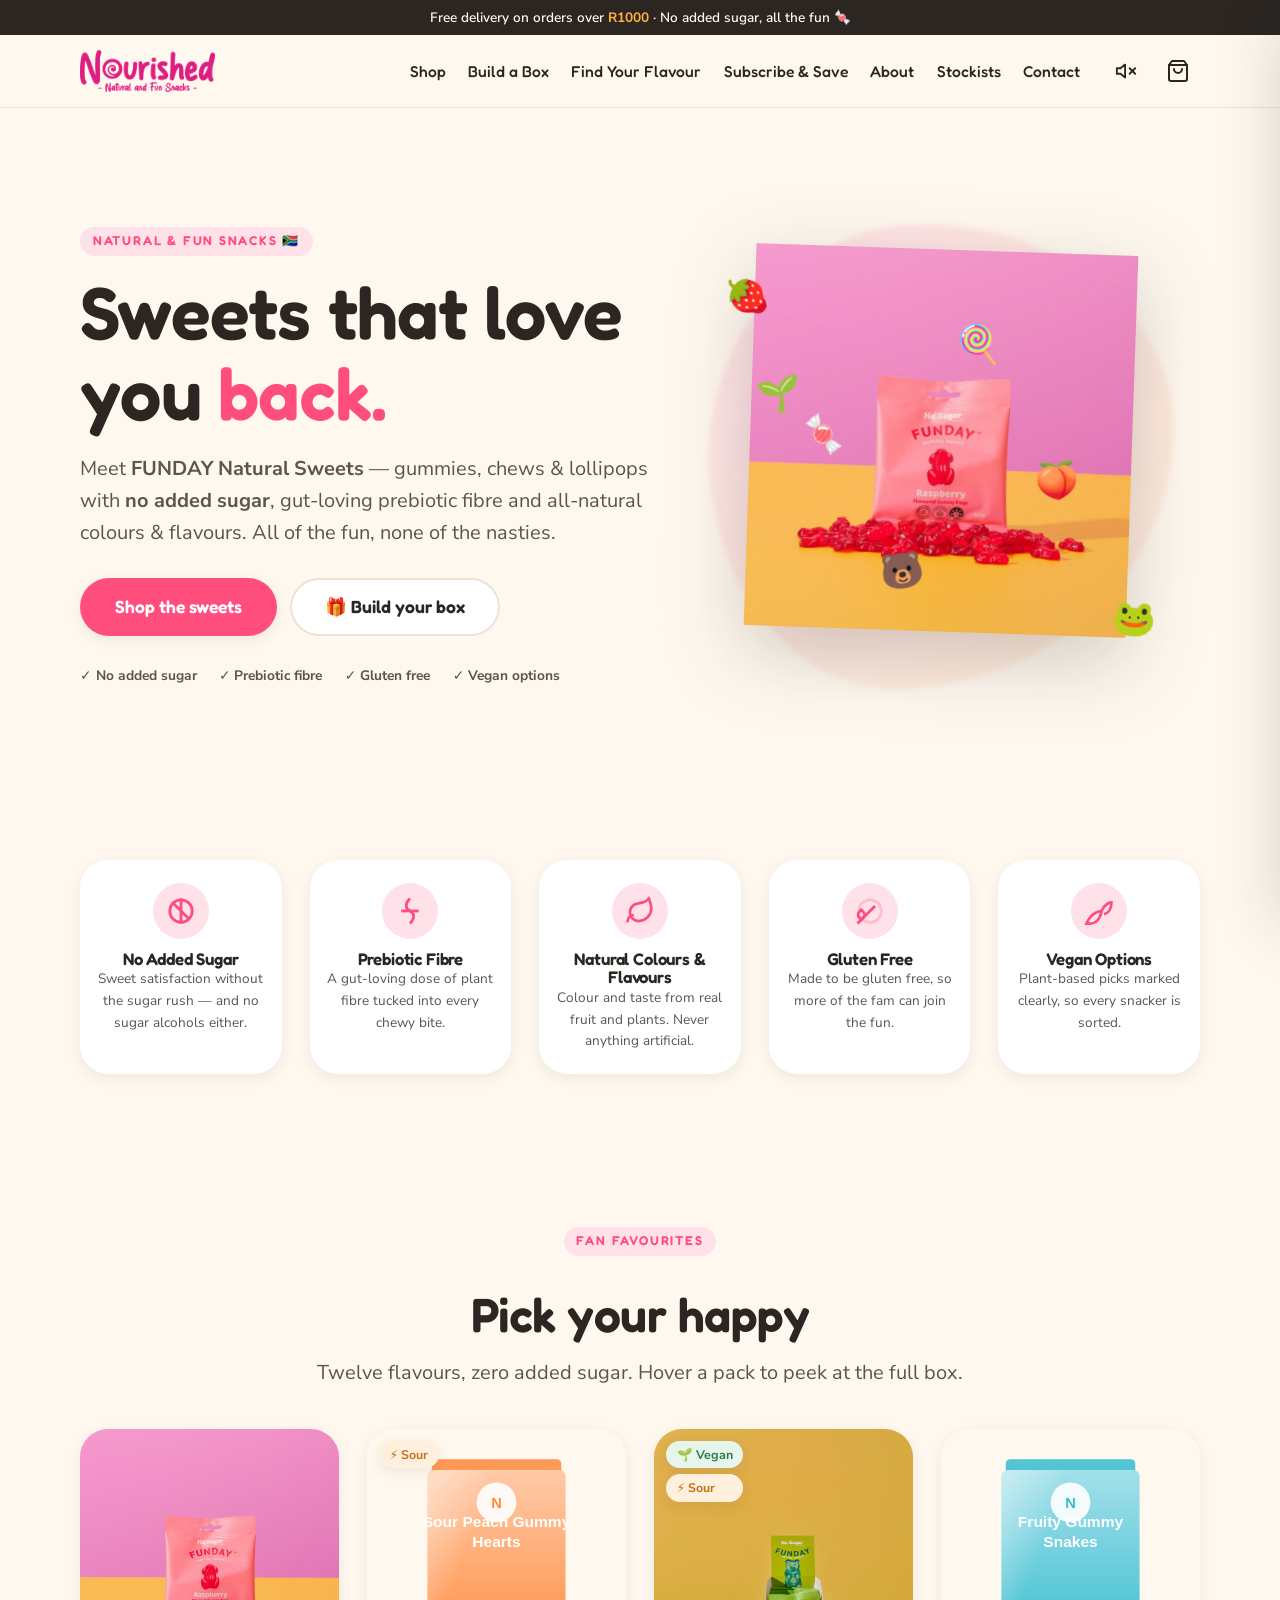
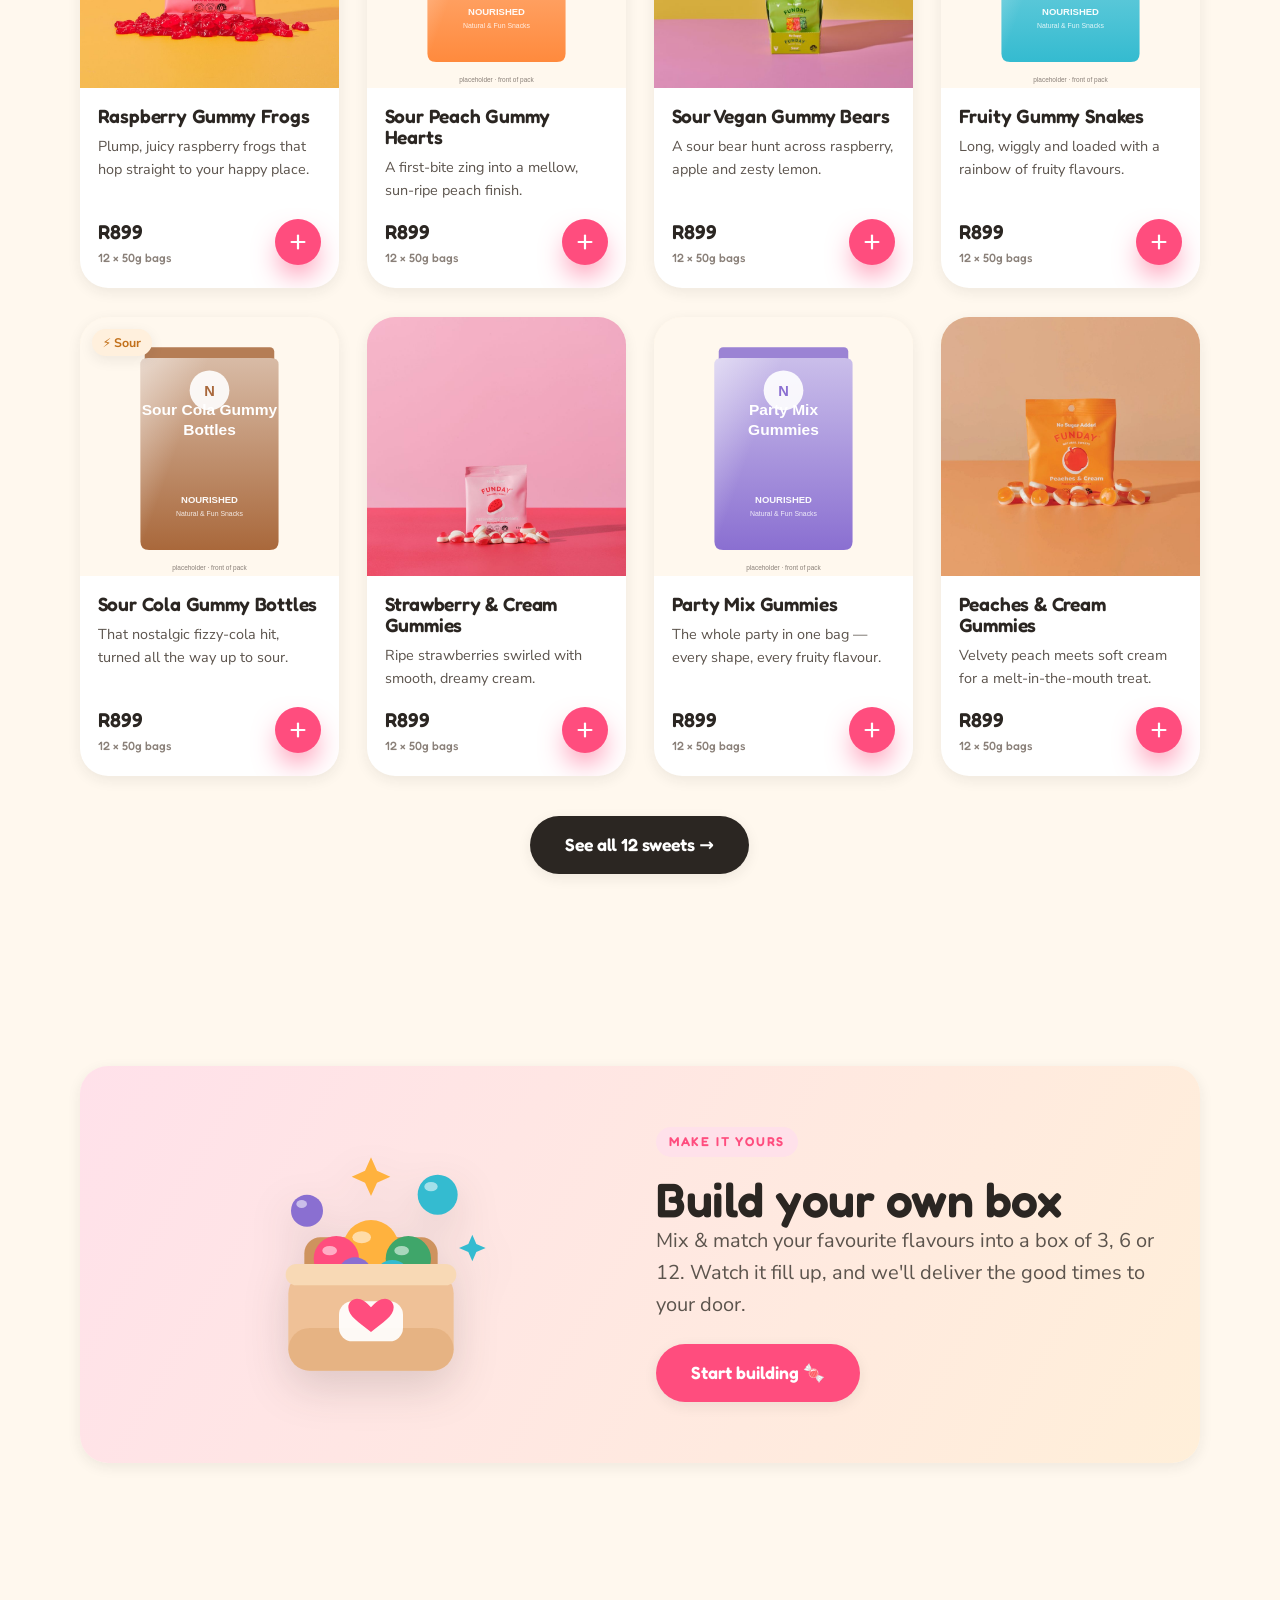
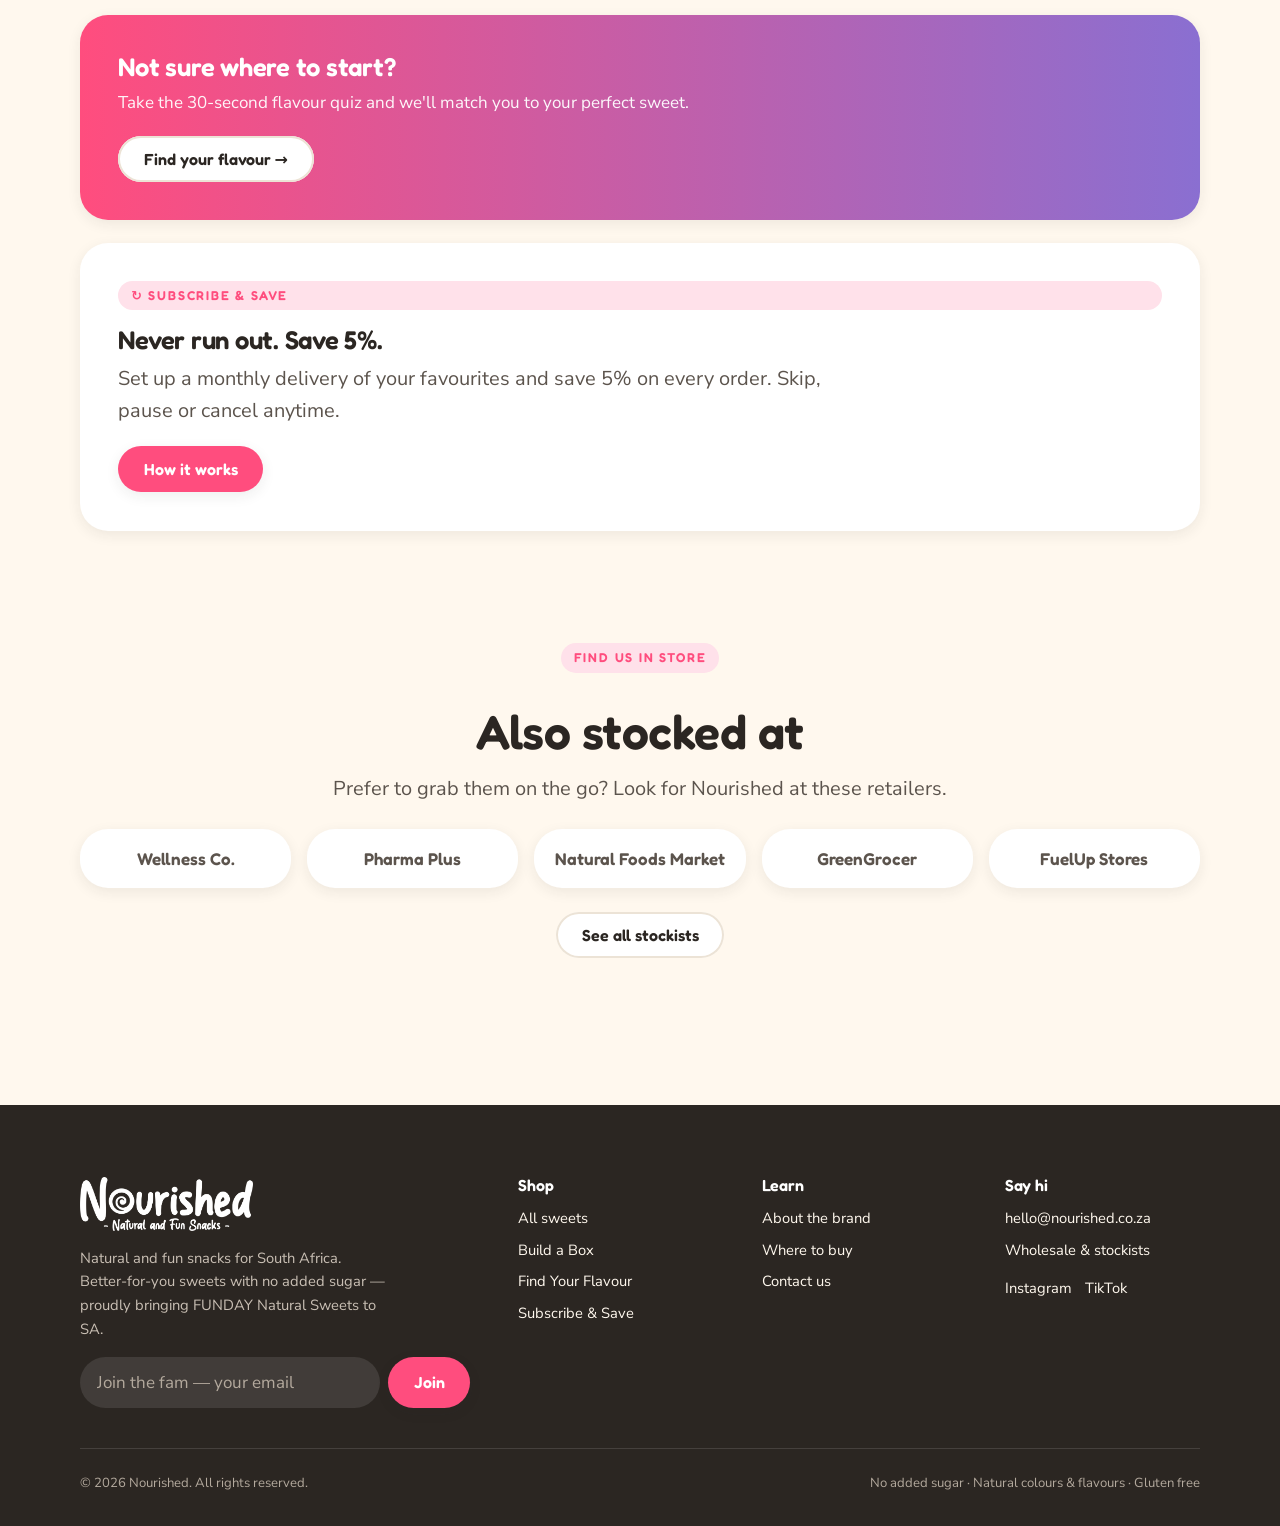
==== index.html @ 54282eac "Initial commit - Nourished store prototype High-fidelity, framework-free prototype for the Nourished" ====
<!DOCTYPE html>
<html lang="en" data-year="2026">
<head>
  <meta charset="UTF-8">
  <meta name="viewport" content="width=device-width, initial-scale=1.0">
  <title>Nourished — Natural & Fun Snacks | No Added Sugar Sweets</title>
  <meta name="description" content="Nourished brings FUNDAY Natural Sweets to South Africa — gummies, chews & lollipops with no added sugar, prebiotic fibre and natural colours & flavours. Fun you can feel good about.">
  <link rel="icon" href="assets/img/favicon.svg" type="image/svg+xml">
  <link rel="preconnect" href="https://fonts.googleapis.com">
  <link rel="preconnect" href="https://fonts.gstatic.com" crossorigin>
  <link href="https://fonts.googleapis.com/css2?family=Fredoka:wght@400;500;600;700&family=Nunito+Sans:wght@400;600;700;800&display=swap" rel="stylesheet">
  <link rel="stylesheet" href="css/styles.css">
</head>
<body>
  <a class="skip-link" href="#main">Skip to content</a>
  <div id="header-slot"></div>

  <main id="main">
    <!-- HERO -->
    <section class="hero">
      <div class="container hero__grid">
        <div class="hero__copy">
          <span class="eyebrow">Natural &amp; Fun Snacks 🇿🇦</span>
          <h1>Sweets that love you <span class="pop">back.</span></h1>
          <p class="lead" style="margin:1.2rem 0 1.8rem">Meet <strong>FUNDAY Natural Sweets</strong> — gummies, chews &amp; lollipops with <strong>no added sugar</strong>, gut-loving prebiotic fibre and all-natural colours &amp; flavours. All of the fun, none of the nasties.</p>
          <div style="display:flex;gap:.8rem;flex-wrap:wrap">
            <a class="btn btn--lg" href="shop.html">Shop the sweets</a>
            <a class="btn btn--lg btn--ghost" href="build-a-box.html">🎁 Build your box</a>
          </div>
          <div style="display:flex;gap:1.4rem;flex-wrap:wrap;margin-top:1.8rem;font-size:.86rem;font-weight:700;color:var(--ink-soft)">
            <span>✓ No added sugar</span><span>✓ Prebiotic fibre</span><span>✓ Gluten free</span><span>✓ Vegan options</span>
          </div>
        </div>
        <div class="hero__art" id="hero-art" aria-hidden="true">
          <div class="hero__blob"></div>
          <img src="assets/products/FUN1001-fop.svg" alt="" id="hero-product" style="position:absolute;inset:0;margin:auto;width:74%;filter:drop-shadow(0 24px 40px rgba(43,38,34,.22))">
        </div>
      </div>
    </section>

    <!-- PILLARS -->
    <section class="section--tight">
      <div class="container">
        <div class="grid pillars" id="pillars"></div>
      </div>
    </section>

    <!-- FEATURED PRODUCTS -->
    <section class="section">
      <div class="container">
        <div class="center stack" style="margin-bottom:2.5rem">
          <span class="eyebrow">Fan favourites</span>
          <h2 class="section-title">Pick your happy</h2>
          <p class="lead" style="margin-inline:auto">Twelve flavours, zero added sugar. Hover a pack to peek at the full box.</p>
        </div>
        <div class="grid product-grid" id="featured-grid"></div>
        <div class="center" style="margin-top:2.5rem"><a class="btn btn--lg btn--ink" href="shop.html">See all 12 sweets →</a></div>
      </div>
    </section>

    <!-- BUILD A BOX CTA -->
    <section class="section">
      <div class="container">
        <div class="panel split cta-build">
          <div class="split__media center" id="box-art" aria-hidden="true">
            <svg class="hero-illo" viewBox="0 0 240 240" role="img" aria-label="An open box filled with colourful sweets">
              <!-- floating sweets + sparkles -->
              <g transform="translate(72 80)"><circle r="12" fill="#8A6FD1"/><ellipse cx="-4" cy="-5" rx="4" ry="3" fill="#fff" opacity=".55"/></g>
              <g transform="translate(170 68)"><circle r="15" fill="#34BBD0"/><ellipse cx="-5" cy="-6" rx="5" ry="3.5" fill="#fff" opacity=".55"/></g>
              <path d="M120 40 l4.5 10 10 4.5 -10 4.5 -4.5 10 -4.5 -10 -10 -4.5 10 -4.5 Z" fill="#FFB23E"/>
              <path d="M196 98 l3 7 7 3 -7 3 -3 7 -3 -7 -7 -3 7 -3 Z" fill="#34BBD0"/>
              <!-- inner box wall -->
              <rect x="70" y="100" width="100" height="52" rx="12" fill="#CE935E"/>
              <!-- sweets in the box -->
              <g transform="translate(120 108)"><circle r="21" fill="#FFB23E"/><ellipse cx="-7" cy="-8" rx="7" ry="4.5" fill="#fff" opacity=".55"/></g>
              <g transform="translate(94 116)"><circle r="17" fill="#FF4D7E"/><ellipse cx="-5" cy="-6" rx="5.5" ry="3.5" fill="#fff" opacity=".55"/></g>
              <g transform="translate(148 116)"><circle r="17" fill="#3FA66A"/><ellipse cx="-5" cy="-6" rx="5.5" ry="3.5" fill="#fff" opacity=".55"/></g>
              <g transform="translate(108 128)"><circle r="13" fill="#8A6FD1"/><ellipse cx="-4" cy="-5" rx="4" ry="3" fill="#fff" opacity=".55"/></g>
              <g transform="translate(136 130)"><circle r="13" fill="#34BBD0"/><ellipse cx="-4" cy="-5" rx="4" ry="3" fill="#fff" opacity=".55"/></g>
              <!-- box front -->
              <rect x="58" y="126" width="124" height="74" rx="16" fill="#EFC197"/>
              <rect x="58" y="168" width="124" height="32" rx="16" fill="#E0A874" opacity=".55"/>
              <rect x="56" y="120" width="128" height="16" rx="8" fill="#F8D9B5"/>
              <!-- label with brand heart -->
              <rect x="96" y="148" width="48" height="30" rx="10" fill="#fff" opacity=".92"/>
              <path d="M120 171 C111 164 103 159 103 152.5 C103 148.7 106 146 109.5 146 C113 146 116.5 148.5 120 152.5 C123.5 148.5 127 146 130.5 146 C134 146 137 148.7 137 152.5 C137 159 129 164 120 171 Z" fill="#FF4D7E"/>
            </svg>
          </div>
          <div>
            <span class="eyebrow">Make it yours</span>
            <h2 class="section-title">Build your own box</h2>
            <p class="lead">Mix &amp; match your favourite flavours into a box of 3, 6 or 12. Watch it fill up, and we'll deliver the good times to your door.</p>
            <a class="btn btn--lg" href="build-a-box.html" style="margin-top:1.4rem">Start building 🍬</a>
          </div>
        </div>
      </div>
    </section>

    <!-- QUIZ + SUBSCRIBE -->
    <section class="section--tight">
      <div class="container grid" style="grid-template-columns:1fr;gap:1.4rem" id="dual-cta">
        <div class="panel ribbon" style="display:flex;flex-direction:column;justify-content:center">
          <h3 style="font-size:1.6rem;color:#fff">Not sure where to start?</h3>
          <p style="margin:.5rem 0 1.2rem;opacity:.95">Take the 30-second flavour quiz and we'll match you to your perfect sweet.</p>
          <a class="btn btn--ghost" href="quiz.html" style="align-self:flex-start">Find your flavour →</a>
        </div>
        <div class="panel" style="display:flex;flex-direction:column;justify-content:center">
          <span class="eyebrow">↻ Subscribe &amp; Save</span>
          <h3 style="font-size:1.6rem">Never run out. Save 5%.</h3>
          <p class="lead" style="margin:.5rem 0 1.2rem">Set up a monthly delivery of your favourites and save 5% on every order. Skip, pause or cancel anytime.</p>
          <a class="btn" href="subscribe.html" style="align-self:flex-start">How it works</a>
        </div>
      </div>
    </section>

    <!-- STOCKISTS STRIP -->
    <section class="section--tight">
      <div class="container center stack">
        <span class="eyebrow">Find us in store</span>
        <h2 class="section-title">Also stocked at</h2>
        <p class="lead" style="margin-inline:auto">Prefer to grab them on the go? Look for Nourished at these retailers.</p>
        <div id="stockist-strip" class="grid" style="grid-template-columns:repeat(auto-fit,minmax(120px,1fr));gap:1rem;margin-top:1.5rem;align-items:center"></div>
        <a class="btn btn--ghost" href="stockists.html" style="margin-top:1.5rem">See all stockists</a>
      </div>
    </section>
  </main>

  <div id="footer-slot"></div>

  <!-- vendored libs -->
  <script src="vendor/gsap.min.js"></script>
  <script src="vendor/ScrollTrigger.min.js"></script>
  <script src="vendor/confetti.min.js"></script>
  <!-- app -->
  <script src="js/products.js"></script>
  <script src="js/fx.js"></script>
  <script src="js/cart.js"></script>
  <script src="js/components.js"></script>
  <script src="js/shop.js"></script>
  <script src="js/home.js"></script>
</body>
</html>
---- css/styles.css ----
/* =============================================================
   NOURISHED — Design system & components
   Tokens · layout · components · motion. Mobile-first.
   ============================================================= */

/* ---------- 1. Tokens ---------- */
:root {
  /* Brand palette (retune to logo when it lands) */
  --cream: #FFF8EE;
  --cream-deep: #FFEFD9;
  --white: #FFFFFF;
  --ink: #2B2622;
  --ink-soft: #5C544D;
  --muted: #8A8079;
  --line: #ECE3D6;

  --berry: #FF4D7E;
  --leaf: #3FA66A;
  --citrus: #FFB23E;
  --grape: #8A6FD1;
  --sky: #34BBD0;

  /* Theming hooks — JS swaps --accent per product/flavour */
  --accent: #FF4D7E;
  --accent-ink: #8a2347;
  --accent-soft: #ffe1ea;

  /* Type */
  --font-display: 'Fredoka', 'Baloo 2', system-ui, sans-serif;
  --font-body: 'Nunito Sans', system-ui, -apple-system, sans-serif;

  /* Radii & shadow */
  --r-sm: 10px;  --r-md: 18px;  --r-lg: 28px;  --r-pill: 999px;
  --shadow-sm: 0 4px 14px rgba(43,38,34,.08);
  --shadow-md: 0 10px 30px rgba(43,38,34,.12);
  --shadow-lg: 0 24px 60px rgba(43,38,34,.18);
  --shadow-candy: 0 14px 30px -8px var(--accent);

  /* Layout */
  --maxw: 1200px;
  --gutter: clamp(16px, 4vw, 40px);
  --header-h: 72px;

  /* Motion */
  --ease-bounce: cubic-bezier(.34, 1.56, .64, 1);
  --ease-smooth: cubic-bezier(.4, 0, .2, 1);
  --t-fast: .18s;  --t-med: .32s;  --t-slow: .6s;
}

/* ---------- 2. Reset & base ---------- */
*, *::before, *::after { box-sizing: border-box; }
* { margin: 0; }
html { scroll-behavior: smooth; -webkit-text-size-adjust: 100%; }
body {
  font-family: var(--font-body);
  color: var(--ink);
  background: var(--cream);
  line-height: 1.6;
  font-size: 17px;
  -webkit-font-smoothing: antialiased;
  overflow-x: hidden;
  min-height: 100vh;
  transition: background var(--t-slow) var(--ease-smooth);
}
img, svg { display: block; max-width: 100%; }
a { color: inherit; text-decoration: none; }
button { font: inherit; cursor: pointer; border: none; background: none; color: inherit; }
input, textarea, select { font: inherit; color: inherit; }
h1, h2, h3, h4 { font-family: var(--font-display); font-weight: 600; line-height: 1.1; letter-spacing: -.01em; }
:focus-visible { outline: 3px solid var(--grape); outline-offset: 3px; border-radius: 4px; }

/* ---------- 3. Layout helpers ---------- */
.container { width: 100%; max-width: var(--maxw); margin-inline: auto; padding-inline: var(--gutter); }
.section { padding-block: clamp(48px, 8vw, 96px); }
.section--tight { padding-block: clamp(32px, 5vw, 56px); }
.center { text-align: center; }
.stack > * + * { margin-top: 1rem; }
.grid { display: grid; gap: clamp(16px, 3vw, 28px); }
.eyebrow {
  display: inline-block; font-family: var(--font-display); font-weight: 600;
  font-size: .8rem; letter-spacing: .14em; text-transform: uppercase;
  color: var(--accent); background: var(--accent-soft);
  padding: .35em 1em; border-radius: var(--r-pill); margin-bottom: 1rem;
}
.section-title { font-size: clamp(1.8rem, 4.5vw, 3rem); }
.lead { font-size: clamp(1.05rem, 2vw, 1.25rem); color: var(--ink-soft); max-width: 60ch; }
.muted { color: var(--muted); }

/* ---------- 4. Buttons ---------- */
.btn {
  --btn-bg: var(--accent);
  display: inline-flex; align-items: center; justify-content: center; gap: .5em;
  padding: .85em 1.6em; border-radius: var(--r-pill); font-family: var(--font-display);
  font-weight: 600; font-size: 1rem; background: var(--btn-bg); color: #fff;
  box-shadow: var(--shadow-sm); transition: transform var(--t-fast) var(--ease-bounce),
    box-shadow var(--t-med) var(--ease-smooth), background var(--t-med);
  will-change: transform; text-align: center; line-height: 1.2;
}
.btn:hover { transform: translateY(-2px) scale(1.03); box-shadow: var(--shadow-md); }
.btn:active { transform: scale(.95); }
.btn--lg { padding: 1.05em 2em; font-size: 1.1rem; }
.btn--block { width: 100%; }
.btn--ghost { --btn-bg: var(--white); color: var(--ink); box-shadow: inset 0 0 0 2px var(--line); }
.btn--ghost:hover { box-shadow: inset 0 0 0 2px var(--accent); color: var(--accent); }
.btn--ink { --btn-bg: var(--ink); }
.btn[disabled] { opacity: .45; pointer-events: none; }

/* pill chips / tags */
.chip {
  display: inline-flex; align-items: center; gap: .4em; padding: .3em .85em;
  border-radius: var(--r-pill); font-size: .78rem; font-weight: 700;
  background: var(--white); box-shadow: var(--shadow-sm); color: var(--ink-soft);
}
.chip--vegan { background: #e7f6ec; color: #2c7a4b; }
.chip--sour  { background: #fff0dd; color: #c2701a; }

/* ---------- 5. Header / nav ---------- */
.site-header {
  position: sticky; top: 0; z-index: 100;
  background: rgba(255,248,238,.82); backdrop-filter: blur(12px);
  border-bottom: 1px solid var(--line);
}
.nav { display: flex; align-items: center; gap: 1.5rem; height: var(--header-h); }
.nav__logo img, .nav__logo svg { height: 42px; width: auto; }
.nav__links { display: none; gap: 1.4rem; margin-left: auto; align-items: center; }
.nav__links a { font-family: var(--font-display); font-weight: 500; font-size: .98rem; position: relative; padding: .2em 0; }
.nav__links a::after {
  content: ''; position: absolute; left: 0; bottom: -2px; height: 3px; width: 0;
  background: var(--accent); border-radius: 3px; transition: width var(--t-med) var(--ease-bounce);
}
.nav__links a:hover::after, .nav__links a[aria-current="page"]::after { width: 100%; }
.nav__actions { display: flex; align-items: center; gap: .5rem; margin-left: auto; }
.nav__links + .nav__actions { margin-left: 0; }
.icon-btn {
  width: 44px; height: 44px; display: grid; place-items: center; border-radius: var(--r-pill);
  transition: background var(--t-fast); position: relative;
}
.icon-btn:hover { background: var(--cream-deep); }
.cart-count {
  position: absolute; top: 4px; right: 2px; min-width: 20px; height: 20px; padding: 0 5px;
  background: var(--berry); color: #fff; font-size: .72rem; font-weight: 800;
  border-radius: var(--r-pill); display: grid; place-items: center; transform: scale(0);
  transition: transform var(--t-med) var(--ease-bounce);
}
.cart-count.is-visible { transform: scale(1); }
.nav__toggle { display: grid; }
@media (min-width: 920px) {
  .nav__links { display: flex; }
  .nav__toggle { display: none; }
}

/* mobile drawer nav */
.mobile-nav {
  position: fixed; inset: 0; z-index: 200; background: var(--cream);
  transform: translateX(100%); transition: transform var(--t-med) var(--ease-smooth);
  display: flex; flex-direction: column; padding: var(--gutter);
}
.mobile-nav.is-open { transform: translateX(0); }
.mobile-nav a { font-family: var(--font-display); font-size: 1.5rem; padding: .6rem 0; border-bottom: 1px solid var(--line); }
.mobile-nav__head { display: flex; justify-content: space-between; align-items: center; margin-bottom: 1.5rem; }

/* announcement bar */
.announce {
  background: var(--ink); color: var(--cream); text-align: center;
  font-size: .85rem; padding: .5em 1em; font-weight: 600;
}
.announce strong { color: var(--citrus); }

/* ---------- 6. Hero ---------- */
.hero { position: relative; overflow: hidden; padding-block: clamp(40px, 7vw, 90px); }
.hero__grid { display: grid; gap: 2rem; align-items: center; }
.hero h1 { font-size: clamp(2.4rem, 7vw, 4.6rem); }
.hero h1 .pop { color: var(--berry); display: inline-block; }
.hero__art { position: relative; aspect-ratio: 1; }
.hero__blob {
  position: absolute; inset: 0; margin: auto; width: 90%; aspect-ratio: 1;
  background: radial-gradient(circle at 30% 30%, var(--accent-soft), var(--cream-deep));
  border-radius: 46% 54% 60% 40% / 50% 44% 56% 50%; filter: blur(2px);
}
@media (min-width: 860px) { .hero__grid { grid-template-columns: 1.05fr .95fr; } }

/* floating candy bits in hero */
.candy-bit { position: absolute; font-size: 2.2rem; will-change: transform; user-select: none; pointer-events: none; }

/* ---------- 7. Product card ---------- */
.product-grid { grid-template-columns: repeat(auto-fill, minmax(240px, 1fr)); }
.card {
  background: var(--white); border-radius: var(--r-lg); overflow: hidden;
  box-shadow: var(--shadow-sm); transition: transform var(--t-med) var(--ease-bounce),
    box-shadow var(--t-med); position: relative; display: flex; flex-direction: column;
  will-change: transform;
}
.card:hover { transform: translateY(-6px); box-shadow: var(--shadow-lg); }
.card__media {
  position: relative; aspect-ratio: 1; background: var(--cream-deep);
  display: grid; place-items: center;
}
.card__media img { position: absolute; inset: 0; width: 100%; height: 100%; object-fit: cover; transition: opacity var(--t-med) var(--ease-smooth), transform var(--t-slow) var(--ease-smooth); }
.card__media .img-pack { opacity: 0; transform: scale(1.06); }
.card:hover .img-front { opacity: 0; }
.card:hover .img-pack { opacity: 1; transform: scale(1); }
.card__badges { position: absolute; top: 12px; left: 12px; display: flex; flex-direction: column; gap: 6px; z-index: 2; }
.card__body { padding: 1.1rem 1.1rem 1.3rem; display: flex; flex-direction: column; gap: .5rem; flex: 1; }
.card__name { font-size: 1.2rem; }
.card__desc { font-size: .9rem; color: var(--ink-soft); flex: 1; }
.card__foot { display: flex; align-items: center; justify-content: space-between; gap: .5rem; margin-top: .4rem; }
.card__price { font-family: var(--font-display); font-weight: 600; font-size: 1.25rem; }
.card__price small { font-weight: 500; font-size: .75rem; color: var(--muted); display: block; }
.card .add-btn { background: var(--accent); color: #fff; width: 46px; height: 46px; border-radius: var(--r-pill); display: grid; place-items: center; box-shadow: var(--shadow-candy); transition: transform var(--t-fast) var(--ease-bounce); }
.card .add-btn:hover { transform: scale(1.12) rotate(8deg); }
.card .add-btn:active { transform: scale(.9); }
.card__link { position: absolute; inset: 0; z-index: 1; }
.card__foot .add-btn { position: relative; z-index: 2; }

/* filter pills */
.filters { display: flex; flex-wrap: wrap; gap: .6rem; justify-content: center; }
.filter-pill {
  padding: .55em 1.2em; border-radius: var(--r-pill); font-family: var(--font-display);
  font-weight: 500; background: var(--white); box-shadow: var(--shadow-sm);
  transition: all var(--t-fast) var(--ease-bounce);
}
.filter-pill[aria-pressed="true"] { background: var(--accent); color: #fff; transform: scale(1.05); }

/* ---------- 8. Pillars ---------- */
.pillars { grid-template-columns: repeat(auto-fit, minmax(160px, 1fr)); text-align: center; }
.pillar { padding: 1.4rem 1rem; background: var(--white); border-radius: var(--r-lg); box-shadow: var(--shadow-sm); transition: transform var(--t-med) var(--ease-bounce); }
.pillar:hover { transform: translateY(-5px); }
.pillar__icon { width: 56px; height: 56px; margin: 0 auto .7rem; display: grid; place-items: center; border-radius: var(--r-pill); background: var(--accent-soft); }
.pillar__icon svg { width: 30px; height: 30px; stroke: var(--accent); fill: none; stroke-width: 2.2; }
.pillar h3 { font-size: 1.05rem; }
.pillar p { font-size: .85rem; color: var(--ink-soft); }

/* ---------- 9. Cart drawer ---------- */
.overlay { position: fixed; inset: 0; background: rgba(43,38,34,.45); opacity: 0; visibility: hidden; transition: opacity var(--t-med); z-index: 290; backdrop-filter: blur(2px); }
.overlay.is-open { opacity: 1; visibility: visible; }
.cart-drawer {
  position: fixed; top: 0; right: 0; height: 100dvh; width: min(420px, 92vw);
  background: var(--cream); z-index: 300; transform: translateX(100%);
  transition: transform var(--t-med) var(--ease-smooth); display: flex; flex-direction: column;
  box-shadow: var(--shadow-lg);
}
.cart-drawer.is-open { transform: translateX(0); }
.cart-drawer__head { display: flex; align-items: center; justify-content: space-between; padding: 1.2rem var(--gutter); border-bottom: 1px solid var(--line); }
.cart-drawer__head h2 { font-size: 1.3rem; }
.ship-bar { padding: 1rem var(--gutter); background: var(--cream-deep); }
.ship-bar__msg { font-size: .85rem; font-weight: 700; margin-bottom: .5rem; display: flex; gap: .4em; align-items: center; }
.ship-bar__track { height: 10px; border-radius: var(--r-pill); background: var(--white); overflow: hidden; box-shadow: inset 0 1px 3px rgba(0,0,0,.12); }
.ship-bar__fill { height: 100%; width: 0; border-radius: var(--r-pill); background: linear-gradient(90deg, var(--leaf), var(--citrus)); transition: width var(--t-slow) var(--ease-smooth); }
.cart-items { flex: 1; overflow-y: auto; padding: 1rem var(--gutter); display: flex; flex-direction: column; gap: 1rem; }
.cart-item { display: grid; grid-template-columns: 64px 1fr auto; gap: .8rem; align-items: center; }
.cart-item__img { width: 64px; height: 64px; border-radius: var(--r-md); object-fit: cover; background: var(--cream-deep); }
.cart-item__name { font-family: var(--font-display); font-weight: 600; font-size: .98rem; line-height: 1.2; }
.cart-item__meta { font-size: .78rem; color: var(--muted); }
.cart-item__sub { font-size: .78rem; color: var(--leaf); font-weight: 700; }
.qty { display: inline-flex; align-items: center; gap: .2rem; background: var(--white); border-radius: var(--r-pill); box-shadow: var(--shadow-sm); padding: .2rem; }
.qty button { width: 28px; height: 28px; border-radius: var(--r-pill); display: grid; place-items: center; font-weight: 800; transition: background var(--t-fast); }
.qty button:hover { background: var(--cream-deep); }
.qty span { min-width: 22px; text-align: center; font-weight: 700; font-size: .9rem; }
.cart-item__remove { font-size: .72rem; color: var(--muted); text-decoration: underline; margin-top: .2rem; }
.cart-empty { text-align: center; padding: 3rem 1rem; color: var(--muted); }
.cart-empty .big { font-size: 3rem; margin-bottom: .5rem; }
.cart-drawer__foot { padding: 1.2rem var(--gutter); border-top: 1px solid var(--line); background: var(--white); }
.cart-row { display: flex; justify-content: space-between; font-size: .92rem; margin-bottom: .4rem; }
.cart-row--total { font-family: var(--font-display); font-weight: 600; font-size: 1.25rem; margin: .6rem 0 1rem; }

/* fly-to-cart token */
.fly-token { position: fixed; z-index: 400; width: 60px; height: 60px; border-radius: var(--r-md); object-fit: cover; pointer-events: none; box-shadow: var(--shadow-md); }

/* ---------- 10. Toggles (subscribe & save) ---------- */
.toggle-card { display: flex; gap: .9rem; align-items: flex-start; padding: 1rem 1.1rem; border-radius: var(--r-md); border: 2px solid var(--line); cursor: pointer; transition: border-color var(--t-fast), background var(--t-fast); }
.toggle-card[data-active="true"] { border-color: var(--accent); background: var(--accent-soft); }
.toggle-card input { margin-top: .25rem; accent-color: var(--accent); width: 18px; height: 18px; }
.toggle-card__title { font-family: var(--font-display); font-weight: 600; }
.toggle-card .save-flag { color: var(--leaf); font-weight: 800; }

/* ---------- 11. Footer ---------- */
.site-footer { background: var(--ink); color: var(--cream); padding-block: clamp(40px, 6vw, 72px) 2rem; margin-top: clamp(40px, 8vw, 90px); }
.site-footer a:hover { color: var(--citrus); }
.footer-grid { display: grid; gap: 2rem; grid-template-columns: 1fr; }
.footer-grid h4 { font-size: 1rem; margin-bottom: .8rem; color: #fff; }
.footer-grid ul { list-style: none; padding: 0; display: flex; flex-direction: column; gap: .5rem; font-size: .92rem; }
.footer-brand p { color: #c9bfb4; font-size: .92rem; max-width: 34ch; }
.footer-bottom { margin-top: 2.5rem; padding-top: 1.5rem; border-top: 1px solid rgba(255,255,255,.12); font-size: .82rem; color: #b3a99d; display: flex; flex-wrap: wrap; gap: .5rem 1.5rem; justify-content: space-between; }
.newsletter { display: flex; gap: .5rem; margin-top: 1rem; }
.newsletter input { flex: 1; padding: .7em 1em; border-radius: var(--r-pill); border: none; background: rgba(255,255,255,.1); color: #fff; }
.newsletter input::placeholder { color: #b3a99d; }
@media (min-width: 720px) { .footer-grid { grid-template-columns: 2fr 1fr 1fr 1fr; gap: 3rem; } }

/* ---------- 12. Forms ---------- */
.field { display: flex; flex-direction: column; gap: .4rem; margin-bottom: 1.1rem; }
.field label { font-family: var(--font-display); font-weight: 500; font-size: .92rem; }
.field input, .field textarea, .field select {
  padding: .85em 1em; border-radius: var(--r-md); border: 2px solid var(--line);
  background: var(--white); transition: border-color var(--t-fast);
}
.field input:focus, .field textarea:focus, .field select:focus { outline: none; border-color: var(--accent); }
.field textarea { min-height: 140px; resize: vertical; }
.field .err { color: #d1435b; font-size: .8rem; display: none; }
.field.is-invalid .err { display: block; }
.field.is-invalid input, .field.is-invalid textarea { border-color: #d1435b; }
.form-success { background: #e7f6ec; color: #226b41; padding: 1.2rem 1.4rem; border-radius: var(--r-md); font-weight: 600; display: none; }
.form-success.is-visible { display: block; }

/* ---------- 13. Misc components ---------- */
.panel { background: var(--white); border-radius: var(--r-lg); box-shadow: var(--shadow-sm); padding: clamp(1.4rem, 3vw, 2.4rem); }
.split { display: grid; gap: 2rem; align-items: center; }
@media (min-width: 820px) { .split { grid-template-columns: 1fr 1fr; } .split--media-right .split__media { order: 2; } }
.ribbon { background: linear-gradient(90deg, var(--berry), var(--grape)); color: #fff; }
/* Build-a-Box CTA — fixed soft pink/peach, NOT affected by flavour theming */
.cta-build { background: linear-gradient(120deg, #ffe1ea, #FFEFD9); }
.tilt { transition: transform var(--t-med) var(--ease-smooth); transform-style: preserve-3d; will-change: transform; }
.skip-link { position: absolute; left: -999px; top: 0; background: var(--ink); color: #fff; padding: .6em 1em; z-index: 999; border-radius: 0 0 var(--r-sm) 0; }
.skip-link:focus { left: 0; }

/* ---------- Build-a-Box ---------- */
.bab-grid { display: grid; gap: 2rem; align-items: start; }
@media (min-width: 900px) { .bab-grid { grid-template-columns: 1fr 1.1fr; } .bab-stage { position: sticky; top: calc(var(--header-h) + 16px); } }
.bab-box { background: linear-gradient(160deg, var(--cream-deep), #fff); border-radius: var(--r-lg); box-shadow: var(--shadow-md); padding: 1.4rem; transition: transform var(--t-fast); }
.bab-box.shake { animation: shake .4s; }
@keyframes shake { 0%,100%{transform:translateX(0)} 20%{transform:translateX(-7px)} 40%{transform:translateX(7px)} 60%{transform:translateX(-5px)} 80%{transform:translateX(5px)} }
.bab-slots { display: grid; gap: .6rem; margin-top: 1rem; }
.bab-slot { aspect-ratio: 1; border-radius: var(--r-md); background: #fff; border: 2px dashed var(--line); display: grid; place-items: center; overflow: hidden; transition: transform var(--t-med) var(--ease-bounce), border-color var(--t-fast); }
.bab-slot span { font-size: 1.6rem; color: var(--muted); font-weight: 300; }
.bab-slot.is-filled { border: 2px solid var(--c, var(--accent)); box-shadow: 0 6px 16px -6px var(--c, var(--accent)); animation: pop-in .35s var(--ease-bounce); }
.bab-slot img { width: 100%; height: 100%; object-fit: cover; }
@keyframes pop-in { from { transform: scale(.2); opacity: 0; } to { transform: scale(1); opacity: 1; } }
.bab-meter { display: flex; align-items: center; gap: 1rem; }
.bab-ring { width: 76px; height: 76px; flex: none; transform: rotate(-90deg); }
.bab-ring circle { fill: none; stroke-width: 9; }
.bab-ring .track { stroke: var(--line); }
.bab-ring .fill { stroke: var(--accent); stroke-linecap: round; stroke-dasharray: 283; stroke-dashoffset: 283; transition: stroke-dashoffset var(--t-slow) var(--ease-smooth); }
.bab-counter { font-family: var(--font-display); font-weight: 600; font-size: 1.6rem; }
.bab-flavours { display: grid; grid-template-columns: repeat(auto-fill, minmax(120px, 1fr)); gap: .8rem; }
.bab-flavour { transition: transform var(--t-fast) var(--ease-bounce); }
.bab-flavour:hover { transform: translateY(-3px); }
.size-pills { display: flex; gap: .6rem; flex-wrap: wrap; }
.size-pill { flex: 1; min-width: 90px; padding: 1rem; border-radius: var(--r-md); background: #fff; box-shadow: var(--shadow-sm); font-family: var(--font-display); font-weight: 600; transition: all var(--t-fast) var(--ease-bounce); text-align: center; }
.size-pill[aria-pressed="true"] { background: var(--accent); color: #fff; transform: scale(1.04); }
.size-pill small { display: block; font-weight: 500; font-size: .78rem; opacity: .85; }

/* "no nasties" crossed-out list */
.nasty-list { list-style: none; padding: 0; display: flex; flex-wrap: wrap; gap: .8rem 1.4rem; }
.nasty-list li { position: relative; font-family: var(--font-display); font-weight: 600; font-size: clamp(1.1rem, 3vw, 1.6rem); color: var(--ink-soft); }
.nasty-list li::after { content: ''; position: absolute; left: -4px; right: -4px; top: 52%; height: 4px; width: 0; background: var(--berry); border-radius: 4px; transition: width .55s var(--ease-smooth); }
.nasty-list li.is-in::after { width: calc(100% + 8px); }

/* big stat */
.stat { font-family: var(--font-display); font-weight: 700; font-size: clamp(2.4rem, 7vw, 4rem); color: var(--accent); line-height: 1; }

/* reveal-on-scroll */
.reveal { opacity: 0; transform: translateY(24px); }
.reveal.is-in { opacity: 1; transform: none; transition: opacity var(--t-slow) var(--ease-smooth), transform var(--t-slow) var(--ease-bounce); }

/* ---------- 13b. Hero illustrations (custom SVG, replace emoji) ---------- */
.hero-illo {
  width: min(78%, 320px);
  height: auto;
  margin-inline: auto;
  overflow: visible;
  filter: drop-shadow(0 16px 22px rgba(43, 38, 34, .16));
  animation: illo-float 6s var(--ease-smooth) infinite;
}
.hero-illo--slow { animation-duration: 7.5s; }
@keyframes illo-float {
  0%, 100% { transform: translateY(0) rotate(0deg); }
  50% { transform: translateY(-10px) rotate(-1.4deg); }
}

/* ---------- 14. Reduced motion: calm everything ---------- */
@media (prefers-reduced-motion: reduce) {
  html { scroll-behavior: auto; }
  *, *::before, *::after { animation-duration: .001ms !important; animation-iteration-count: 1 !important; transition-duration: .001ms !important; }
  .reveal { opacity: 1; transform: none; }
  .candy-bit { display: none; }
}
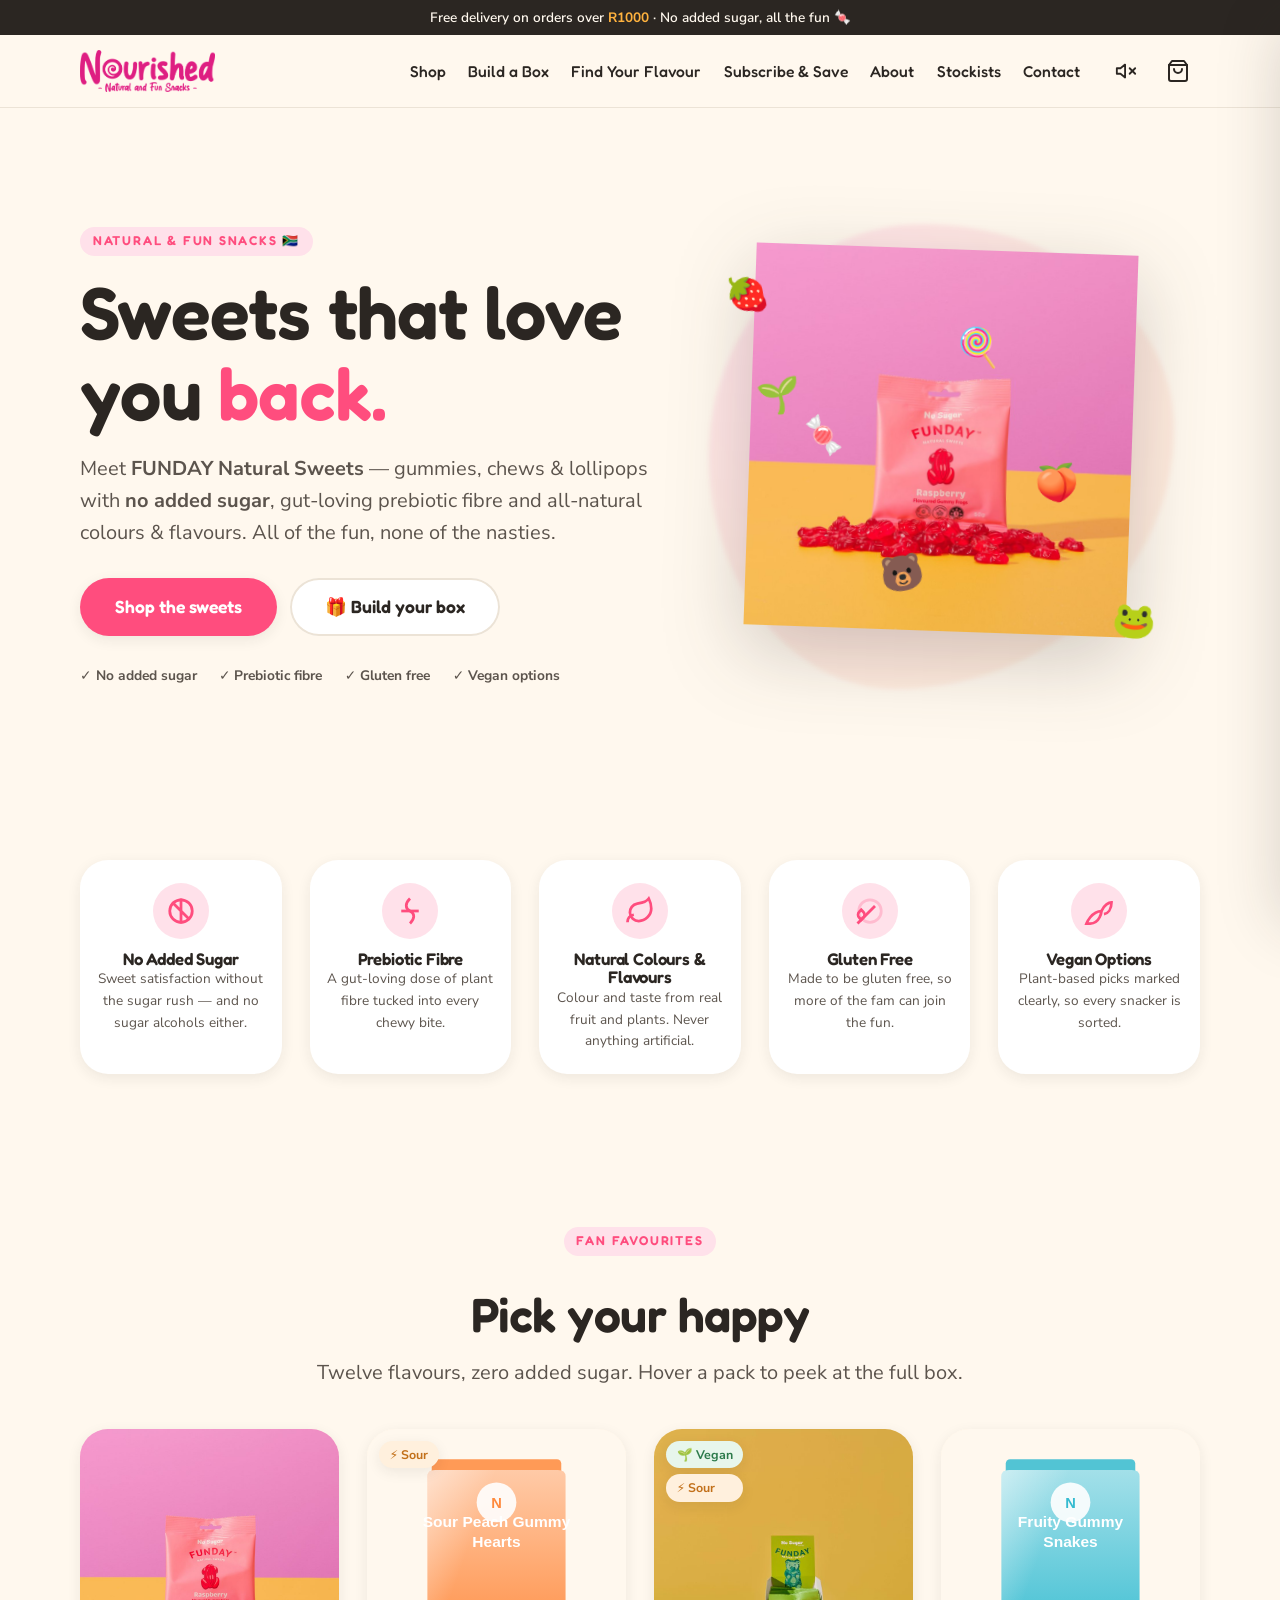
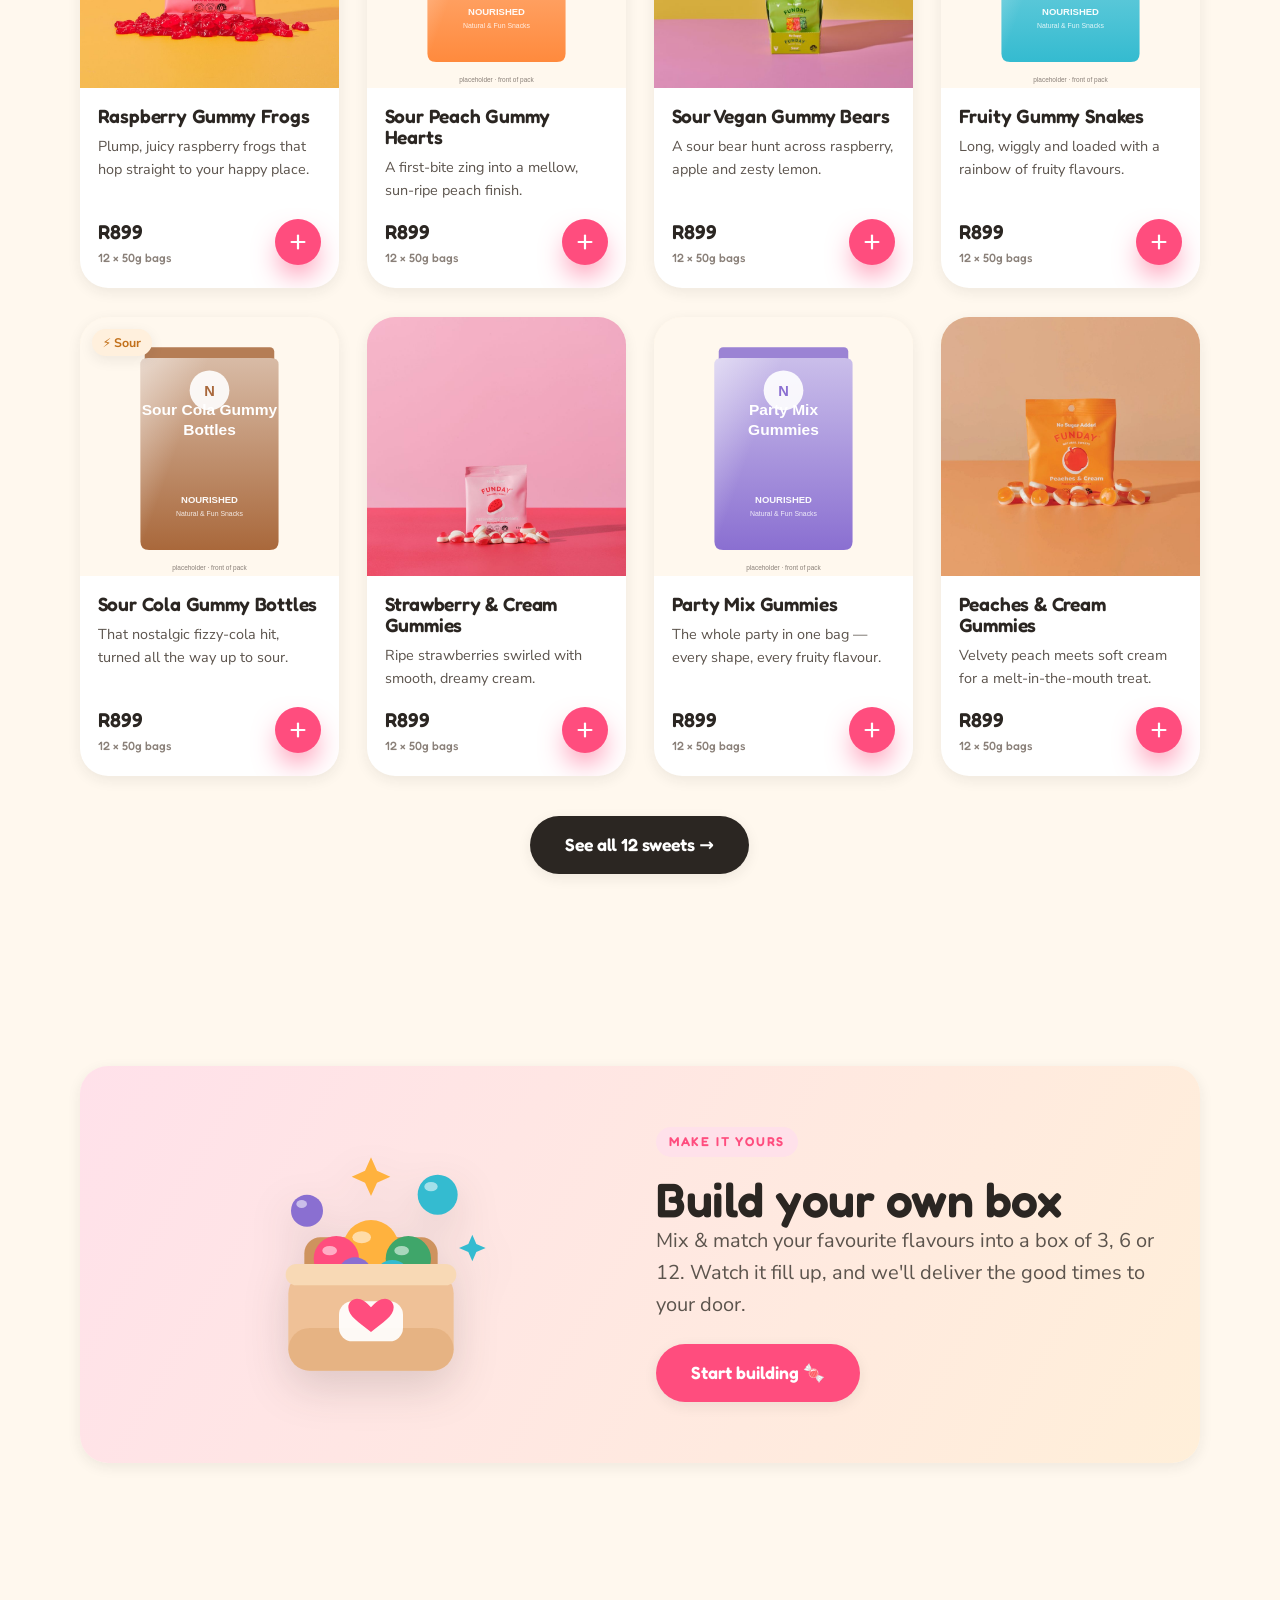
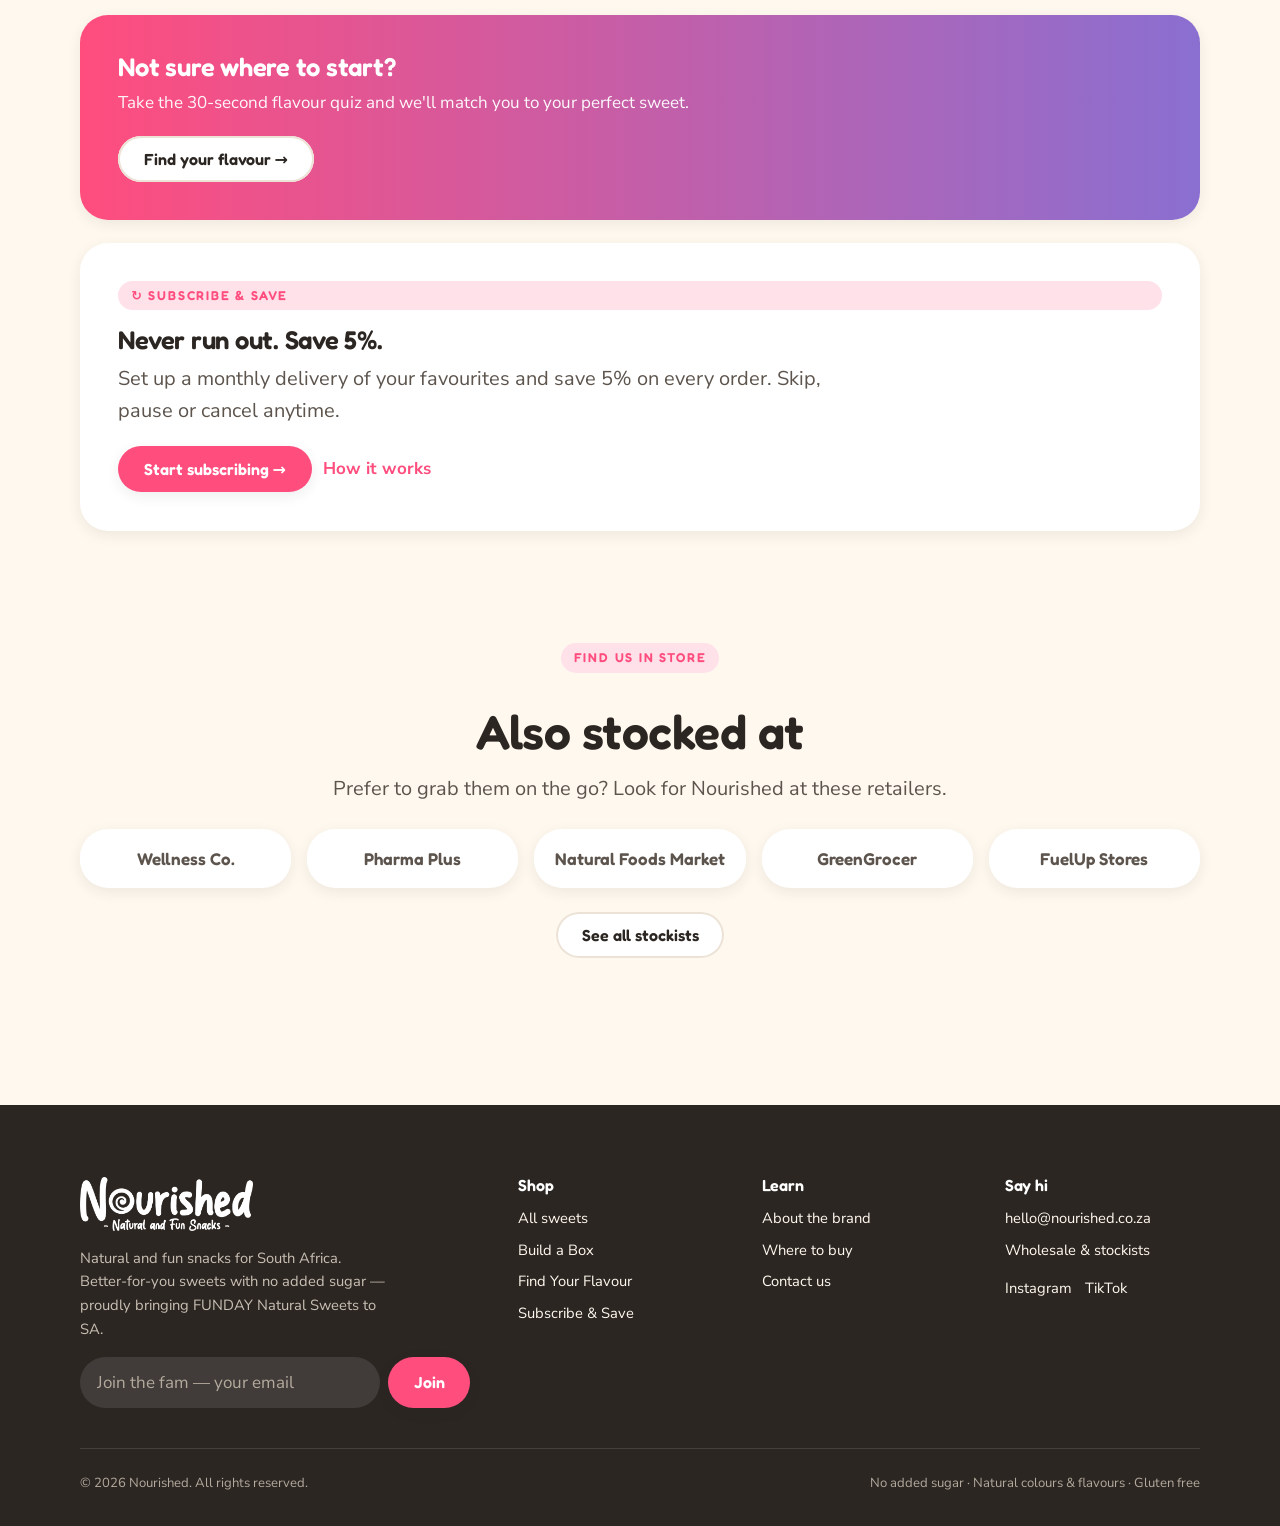
==== commit 437934e1: "Add subscription sign-up page with plan picker + live pricing New subscribe-signup.html lets visitor" ====
--- a/index.html
+++ b/index.html
@@ -108,7 +108,10 @@
           <span class="eyebrow">↻ Subscribe &amp; Save</span>
           <h3 style="font-size:1.6rem">Never run out. Save 5%.</h3>
           <p class="lead" style="margin:.5rem 0 1.2rem">Set up a monthly delivery of your favourites and save 5% on every order. Skip, pause or cancel anytime.</p>
-          <a class="btn" href="subscribe.html" style="align-self:flex-start">How it works</a>
+          <div style="display:flex;gap:.7rem;flex-wrap:wrap;align-items:center">
+            <a class="btn" href="subscribe-signup.html">Start subscribing →</a>
+            <a href="subscribe.html" style="font-weight:700;color:var(--accent)">How it works</a>
+          </div>
         </div>
       </div>
     </section>
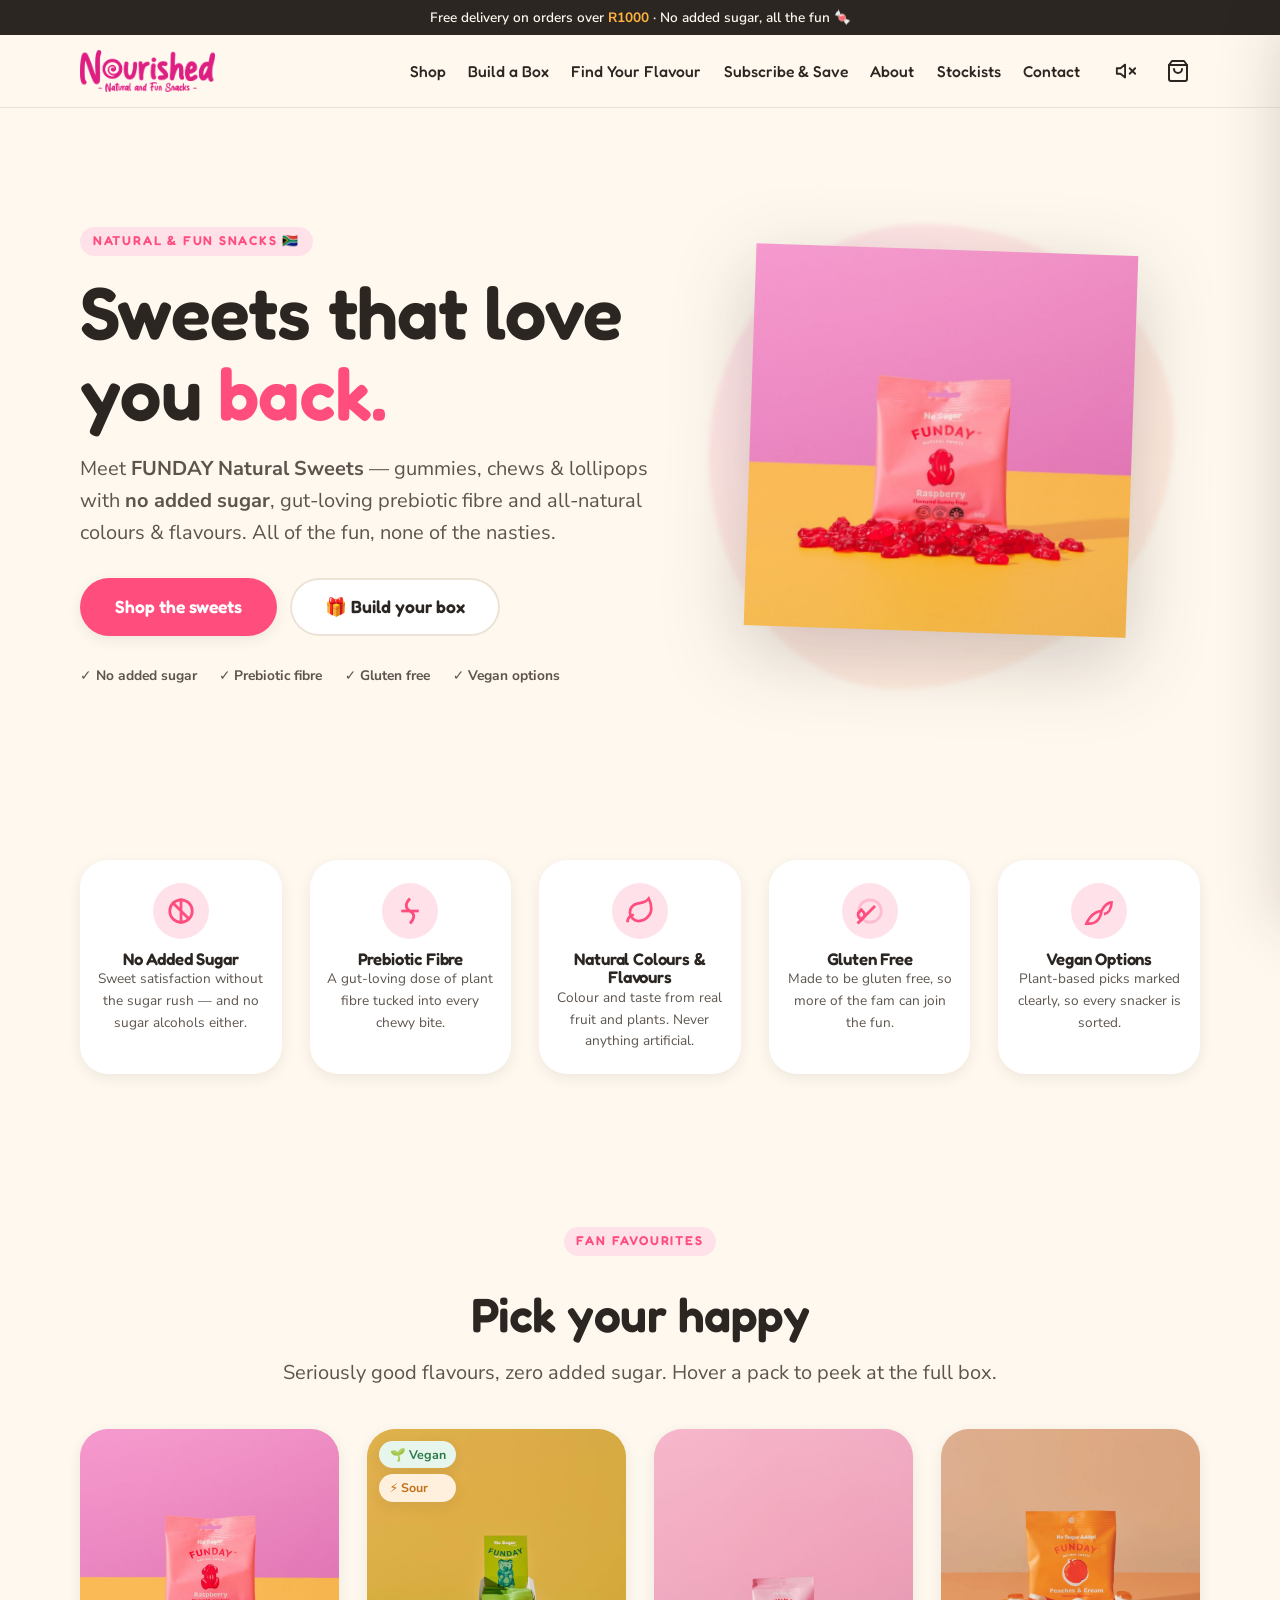
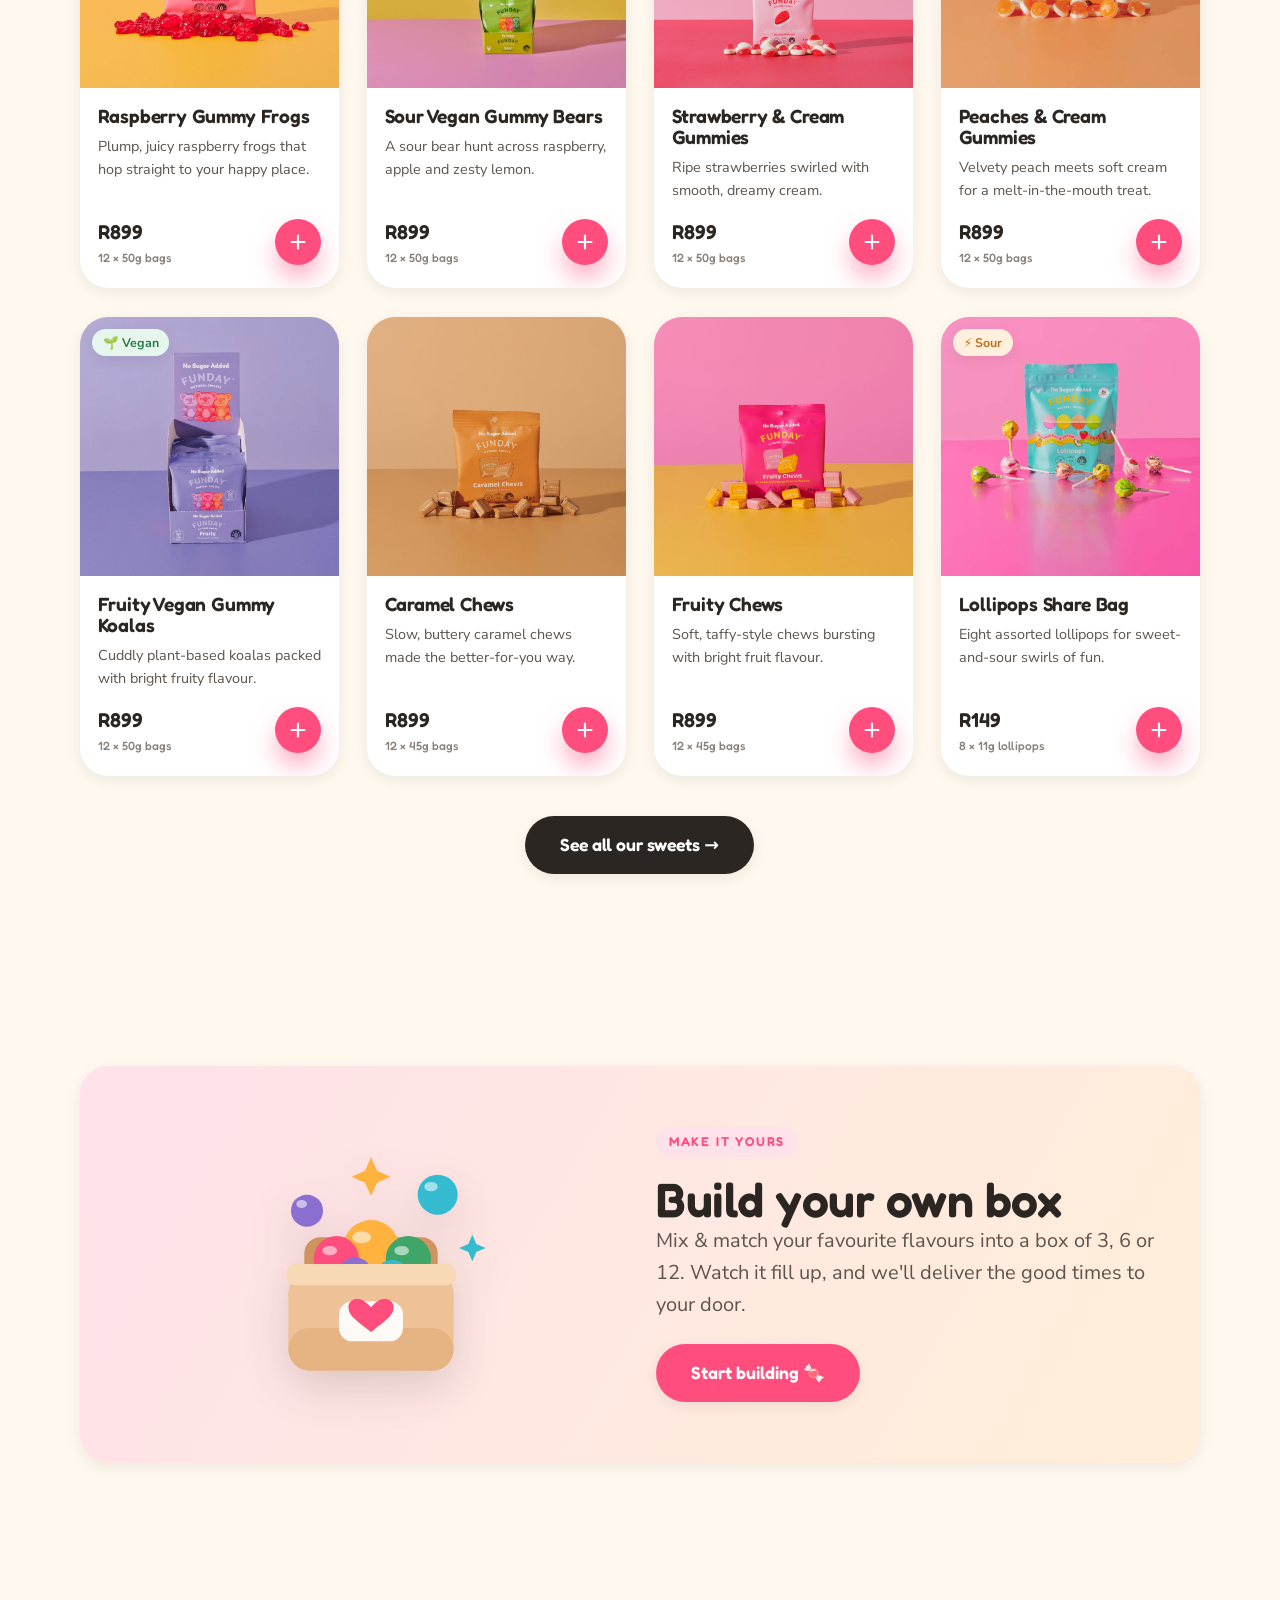
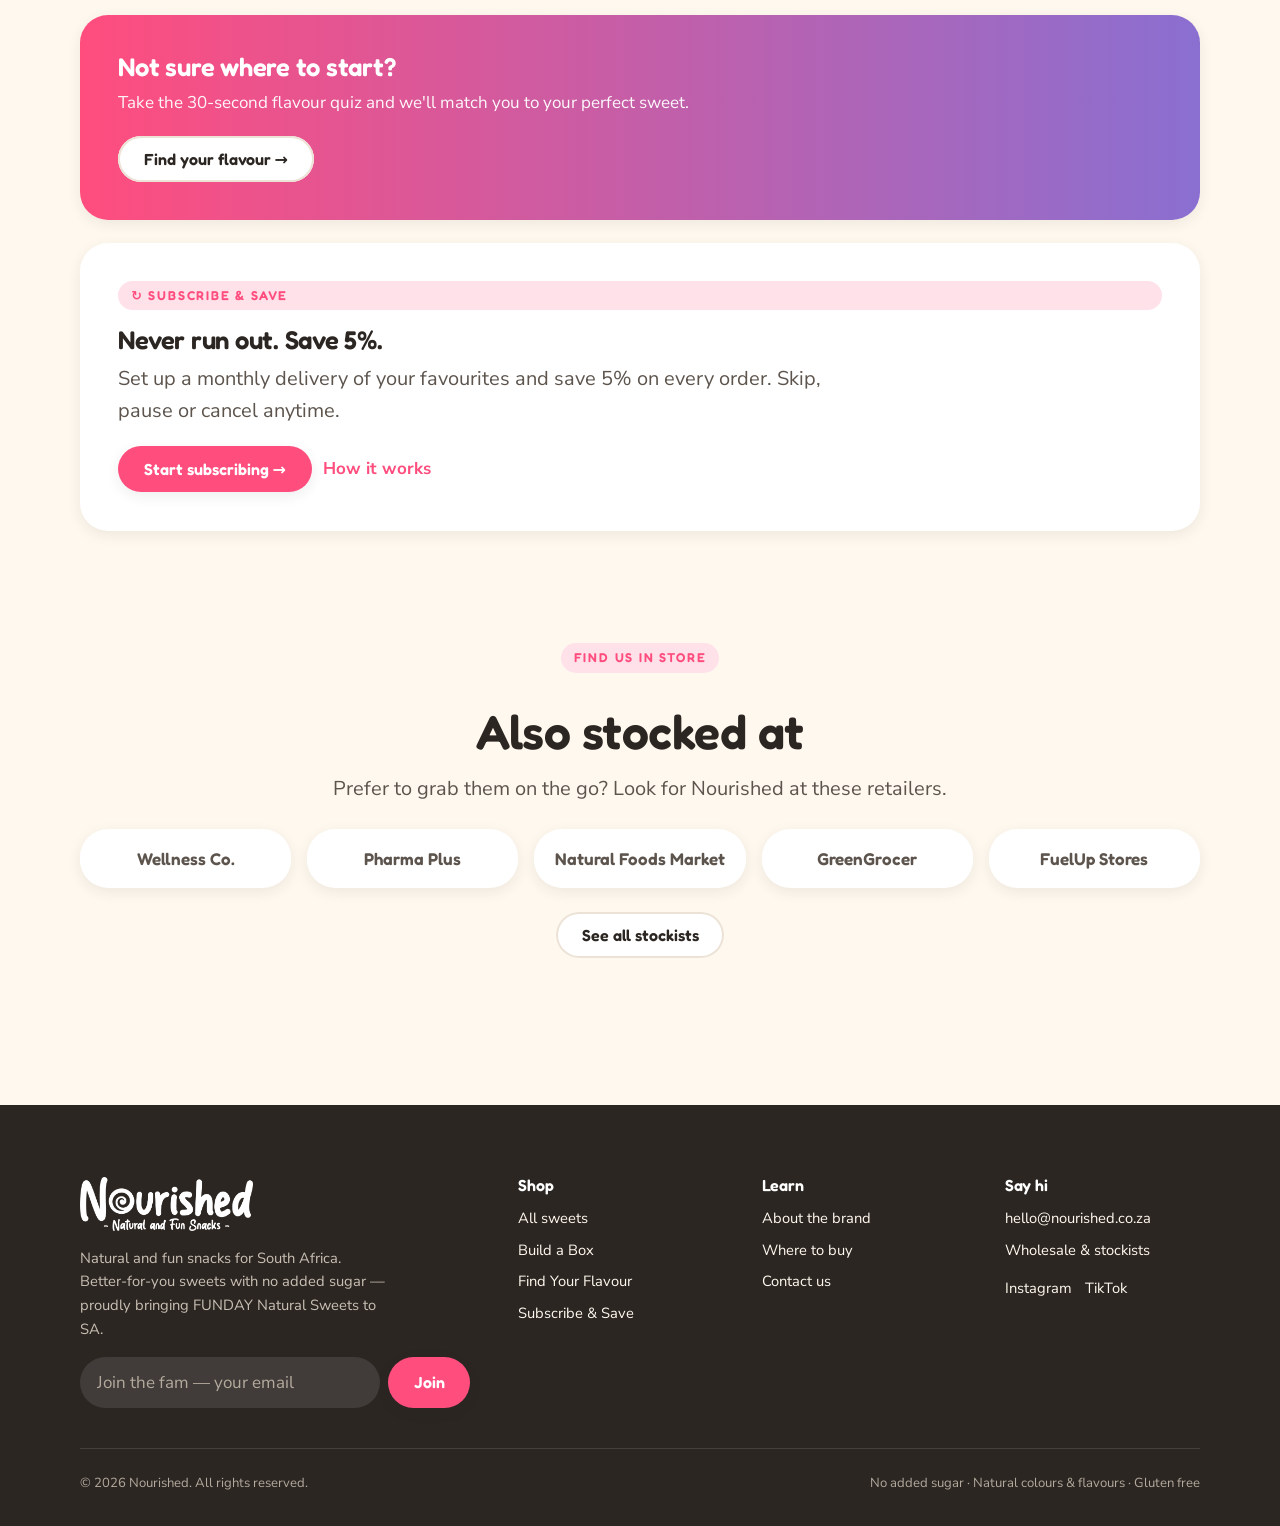
==== commit 0367f974: "Hide unphotographed products, fix mobile menu + image distortion - Hide the 4 products that only hav" ====
--- a/index.html
+++ b/index.html
@@ -51,10 +51,10 @@
         <div class="center stack" style="margin-bottom:2.5rem">
           <span class="eyebrow">Fan favourites</span>
           <h2 class="section-title">Pick your happy</h2>
-          <p class="lead" style="margin-inline:auto">Twelve flavours, zero added sugar. Hover a pack to peek at the full box.</p>
+          <p class="lead" style="margin-inline:auto">Seriously good flavours, zero added sugar. Hover a pack to peek at the full box.</p>
         </div>
         <div class="grid product-grid" id="featured-grid"></div>
-        <div class="center" style="margin-top:2.5rem"><a class="btn btn--lg btn--ink" href="shop.html">See all 12 sweets →</a></div>
+        <div class="center" style="margin-top:2.5rem"><a class="btn btn--lg btn--ink" href="shop.html">See all our sweets →</a></div>
       </div>
     </section>
 
--- a/css/styles.css
+++ b/css/styles.css
@@ -156,7 +156,9 @@
   display: flex; flex-direction: column; padding: var(--gutter);
 }
 .mobile-nav.is-open { transform: translateX(0); }
-.mobile-nav a { font-family: var(--font-display); font-size: 1.5rem; padding: .6rem 0; border-bottom: 1px solid var(--line); }
+.mobile-nav nav { display: flex; flex-direction: column; }
+.mobile-nav a { display: block; font-family: var(--font-display); font-size: 1.5rem; padding: .75rem 0; border-bottom: 1px solid var(--line); transition: color var(--t-fast); }
+.mobile-nav a:hover, .mobile-nav a[aria-current="page"] { color: var(--accent); }
 .mobile-nav__head { display: flex; justify-content: space-between; align-items: center; margin-bottom: 1.5rem; }
 
 /* announcement bar */
@@ -290,6 +292,7 @@
 .field { display: flex; flex-direction: column; gap: .4rem; margin-bottom: 1.1rem; }
 .field label { font-family: var(--font-display); font-weight: 500; font-size: .92rem; }
 .field input, .field textarea, .field select {
+  width: 100%; min-width: 0; max-width: 100%;
   padding: .85em 1em; border-radius: var(--r-md); border: 2px solid var(--line);
   background: var(--white); transition: border-color var(--t-fast);
 }
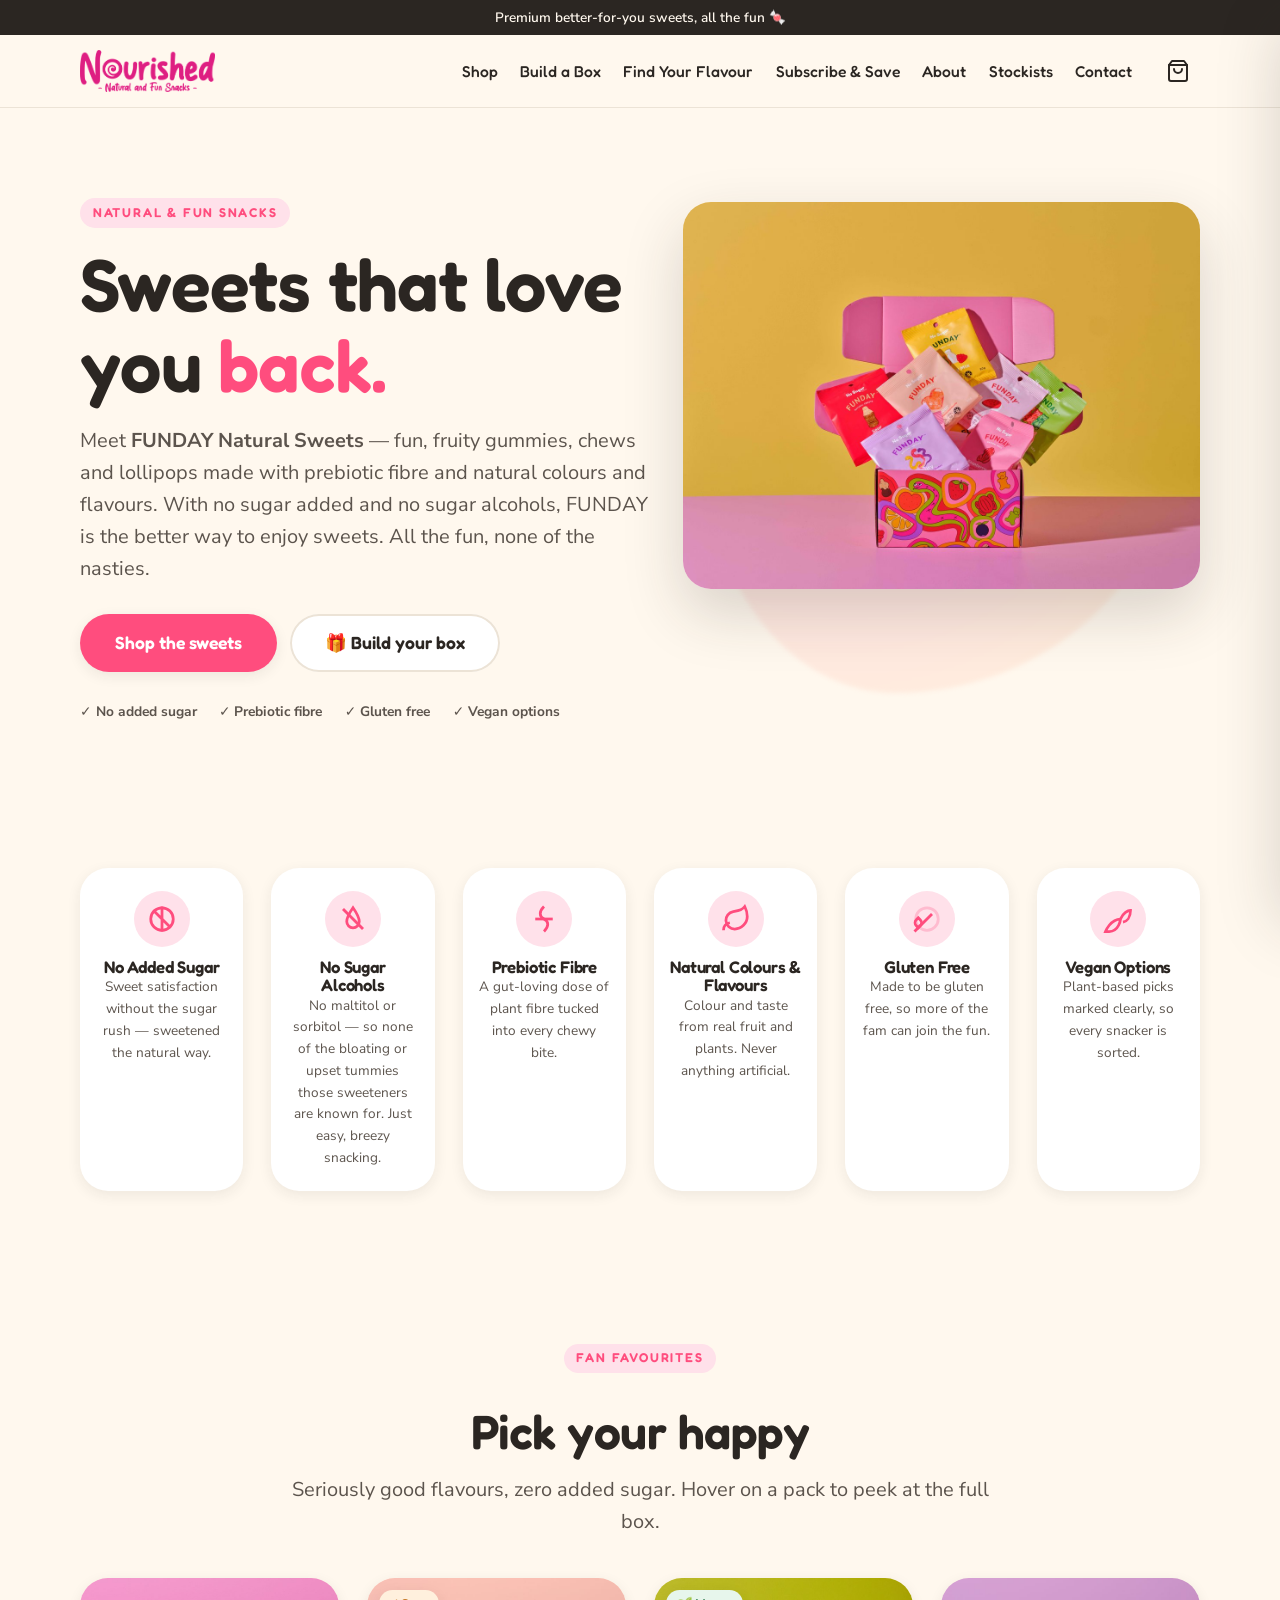
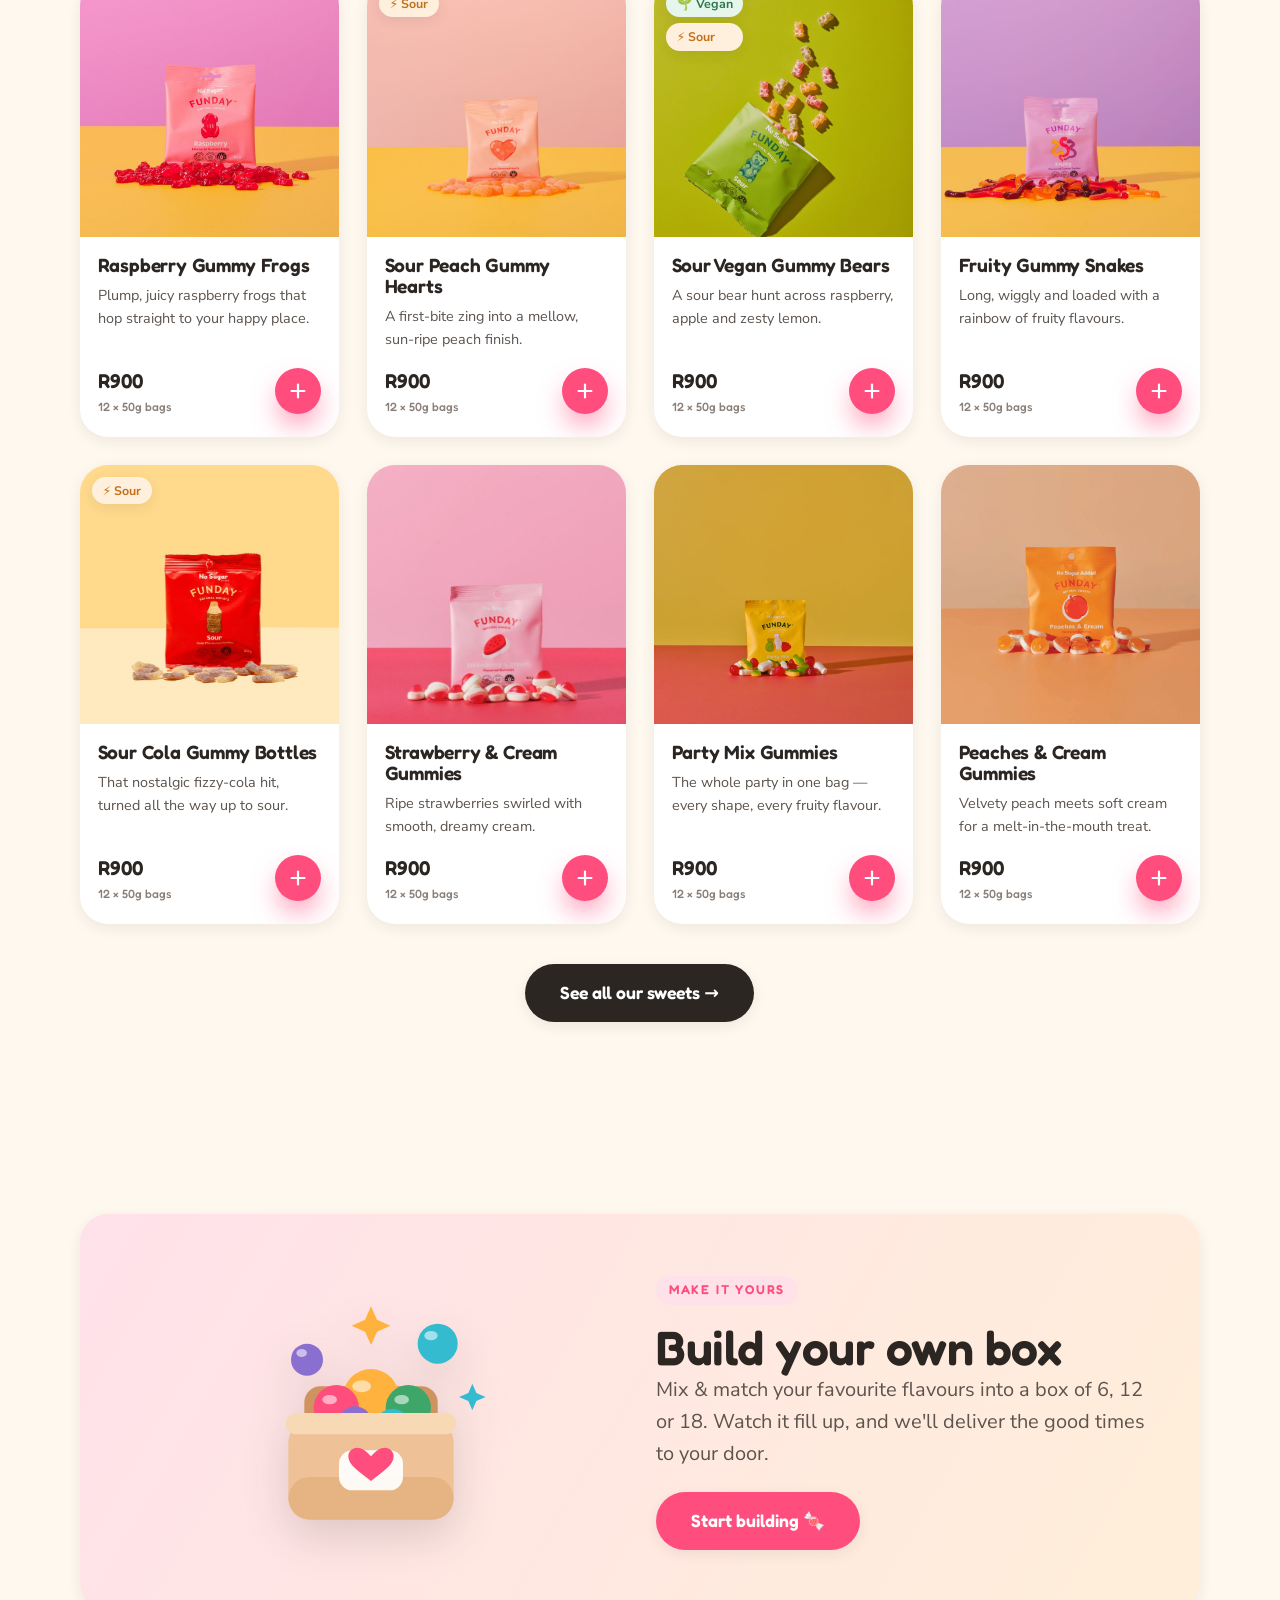
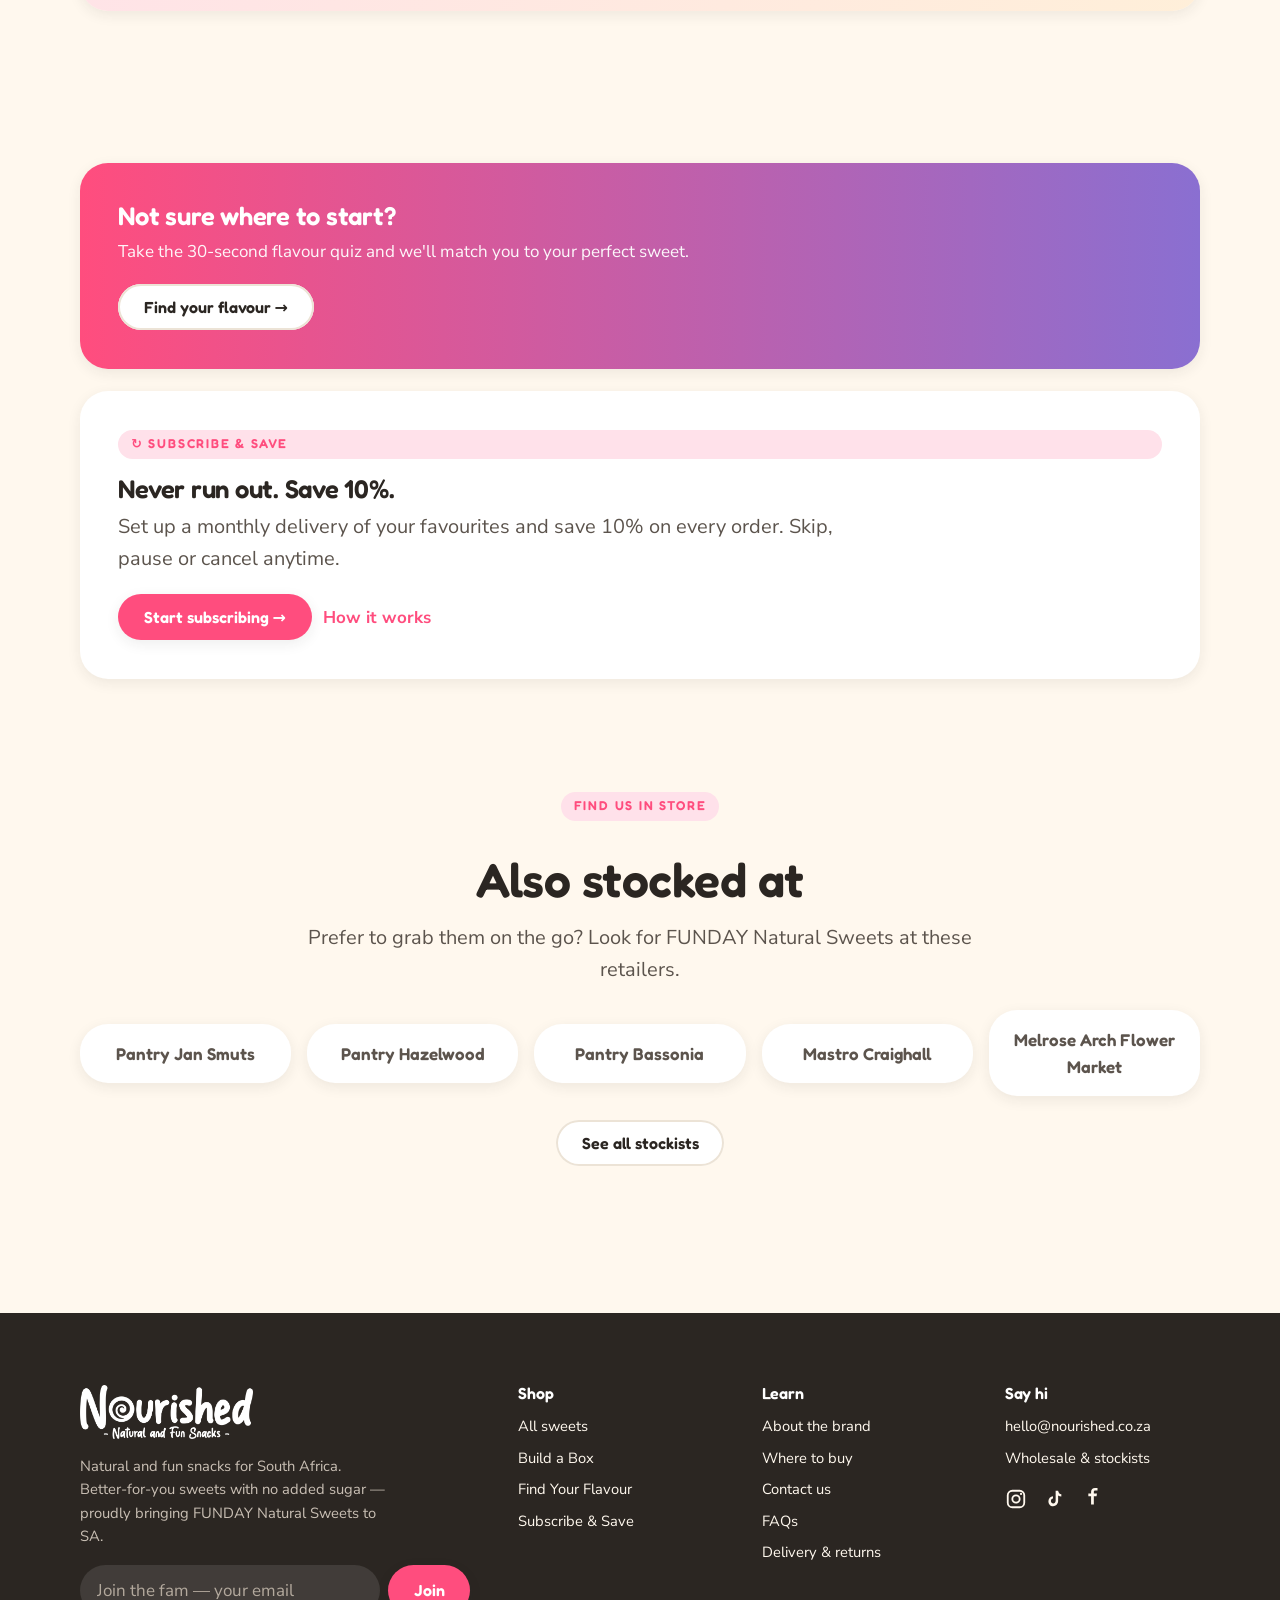
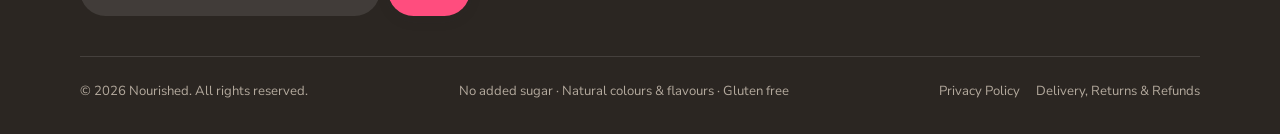
==== commit e3357176: "Client update round 2: real photos, pricing, FUNDAY rebrand, policies - All 12 products now have rea" ====
--- a/index.html
+++ b/index.html
@@ -20,9 +20,9 @@
     <section class="hero">
       <div class="container hero__grid">
         <div class="hero__copy">
-          <span class="eyebrow">Natural &amp; Fun Snacks 🇿🇦</span>
+          <span class="eyebrow">Natural &amp; Fun Snacks</span>
           <h1>Sweets that love you <span class="pop">back.</span></h1>
-          <p class="lead" style="margin:1.2rem 0 1.8rem">Meet <strong>FUNDAY Natural Sweets</strong> — gummies, chews &amp; lollipops with <strong>no added sugar</strong>, gut-loving prebiotic fibre and all-natural colours &amp; flavours. All of the fun, none of the nasties.</p>
+          <p class="lead" style="margin:1.2rem 0 1.8rem">Meet <strong>FUNDAY Natural Sweets</strong> — fun, fruity gummies, chews and lollipops made with prebiotic fibre and natural colours and flavours. With no sugar added and no sugar alcohols, FUNDAY is the better way to enjoy sweets. All the fun, none of the nasties.</p>
           <div style="display:flex;gap:.8rem;flex-wrap:wrap">
             <a class="btn btn--lg" href="shop.html">Shop the sweets</a>
             <a class="btn btn--lg btn--ghost" href="build-a-box.html">🎁 Build your box</a>
@@ -31,9 +31,9 @@
             <span>✓ No added sugar</span><span>✓ Prebiotic fibre</span><span>✓ Gluten free</span><span>✓ Vegan options</span>
           </div>
         </div>
-        <div class="hero__art" id="hero-art" aria-hidden="true">
-          <div class="hero__blob"></div>
-          <img src="assets/products/FUN1001-fop.svg" alt="" id="hero-product" style="position:absolute;inset:0;margin:auto;width:74%;filter:drop-shadow(0 24px 40px rgba(43,38,34,.22))">
+        <div class="hero__art" id="hero-art">
+          <div class="hero__blob" aria-hidden="true"></div>
+          <img src="" alt="A FUNDAY box overflowing with colourful no-added-sugar sweets" id="hero-product" style="position:relative;width:100%;border-radius:var(--r-lg);box-shadow:var(--shadow-lg)">
         </div>
       </div>
     </section>
@@ -51,7 +51,7 @@
         <div class="center stack" style="margin-bottom:2.5rem">
           <span class="eyebrow">Fan favourites</span>
           <h2 class="section-title">Pick your happy</h2>
-          <p class="lead" style="margin-inline:auto">Seriously good flavours, zero added sugar. Hover a pack to peek at the full box.</p>
+          <p class="lead" style="margin-inline:auto">Seriously good flavours, zero added sugar. Hover on a pack to peek at the full box.</p>
         </div>
         <div class="grid product-grid" id="featured-grid"></div>
         <div class="center" style="margin-top:2.5rem"><a class="btn btn--lg btn--ink" href="shop.html">See all our sweets →</a></div>
@@ -89,7 +89,7 @@
           <div>
             <span class="eyebrow">Make it yours</span>
             <h2 class="section-title">Build your own box</h2>
-            <p class="lead">Mix &amp; match your favourite flavours into a box of 3, 6 or 12. Watch it fill up, and we'll deliver the good times to your door.</p>
+            <p class="lead">Mix &amp; match your favourite flavours into a box of 6, 12 or 18. Watch it fill up, and we'll deliver the good times to your door.</p>
             <a class="btn btn--lg" href="build-a-box.html" style="margin-top:1.4rem">Start building 🍬</a>
           </div>
         </div>
@@ -106,8 +106,8 @@
         </div>
         <div class="panel" style="display:flex;flex-direction:column;justify-content:center">
           <span class="eyebrow">↻ Subscribe &amp; Save</span>
-          <h3 style="font-size:1.6rem">Never run out. Save 5%.</h3>
-          <p class="lead" style="margin:.5rem 0 1.2rem">Set up a monthly delivery of your favourites and save 5% on every order. Skip, pause or cancel anytime.</p>
+          <h3 style="font-size:1.6rem">Never run out. Save 10%.</h3>
+          <p class="lead" style="margin:.5rem 0 1.2rem">Set up a monthly delivery of your favourites and save 10% on every order. Skip, pause or cancel anytime.</p>
           <div style="display:flex;gap:.7rem;flex-wrap:wrap;align-items:center">
             <a class="btn" href="subscribe-signup.html">Start subscribing →</a>
             <a href="subscribe.html" style="font-weight:700;color:var(--accent)">How it works</a>
@@ -121,7 +121,7 @@
       <div class="container center stack">
         <span class="eyebrow">Find us in store</span>
         <h2 class="section-title">Also stocked at</h2>
-        <p class="lead" style="margin-inline:auto">Prefer to grab them on the go? Look for Nourished at these retailers.</p>
+        <p class="lead" style="margin-inline:auto">Prefer to grab them on the go? Look for FUNDAY Natural Sweets at these retailers.</p>
         <div id="stockist-strip" class="grid" style="grid-template-columns:repeat(auto-fit,minmax(120px,1fr));gap:1rem;margin-top:1.5rem;align-items:center"></div>
         <a class="btn btn--ghost" href="stockists.html" style="margin-top:1.5rem">See all stockists</a>
       </div>
--- a/css/styles.css
+++ b/css/styles.css
@@ -369,6 +369,26 @@
   50% { transform: translateY(-10px) rotate(-1.4deg); }
 }
 
+/* ---------- 13c. Legal / content pages + FAQ accordion ---------- */
+.legal { max-width: 760px; margin-inline: auto; }
+.legal > .updated { color: var(--muted); font-size: .85rem; margin-bottom: 1.6rem; }
+.legal h2 { font-family: var(--font-display); font-weight: 600; font-size: 1.35rem; margin: 2rem 0 .5rem; color: var(--ink); }
+.legal h2:first-of-type { margin-top: 0; }
+.legal p, .legal li { color: var(--ink-soft); line-height: 1.7; }
+.legal p { margin-bottom: .9rem; }
+.legal ul { margin: .3rem 0 1rem 1.2rem; display: flex; flex-direction: column; gap: .4rem; }
+.legal a { color: var(--accent); font-weight: 700; }
+.legal .note { background: var(--accent-soft); border-radius: var(--r-md); padding: 1rem 1.2rem; font-size: .9rem; }
+
+.faq-list { max-width: 760px; margin-inline: auto; }
+.faq-item { border: 1px solid var(--line); border-radius: var(--r-md); background: var(--white); margin-bottom: .8rem; box-shadow: var(--shadow-sm); }
+.faq-item summary { cursor: pointer; padding: 1.1rem 1.3rem; font-family: var(--font-display); font-weight: 600; font-size: 1.05rem; color: var(--ink); list-style: none; display: flex; justify-content: space-between; align-items: center; gap: 1rem; }
+.faq-item summary::-webkit-details-marker { display: none; }
+.faq-item summary::after { content: '+'; font-size: 1.5rem; line-height: 1; color: var(--accent); flex: none; }
+.faq-item[open] summary::after { content: '\2212'; }
+.faq-item .faq-a { padding: 0 1.3rem 1.2rem; color: var(--ink-soft); line-height: 1.7; }
+.faq-item .faq-a a { color: var(--accent); font-weight: 700; }
+
 /* ---------- 14. Reduced motion: calm everything ---------- */
 @media (prefers-reduced-motion: reduce) {
   html { scroll-behavior: auto; }
